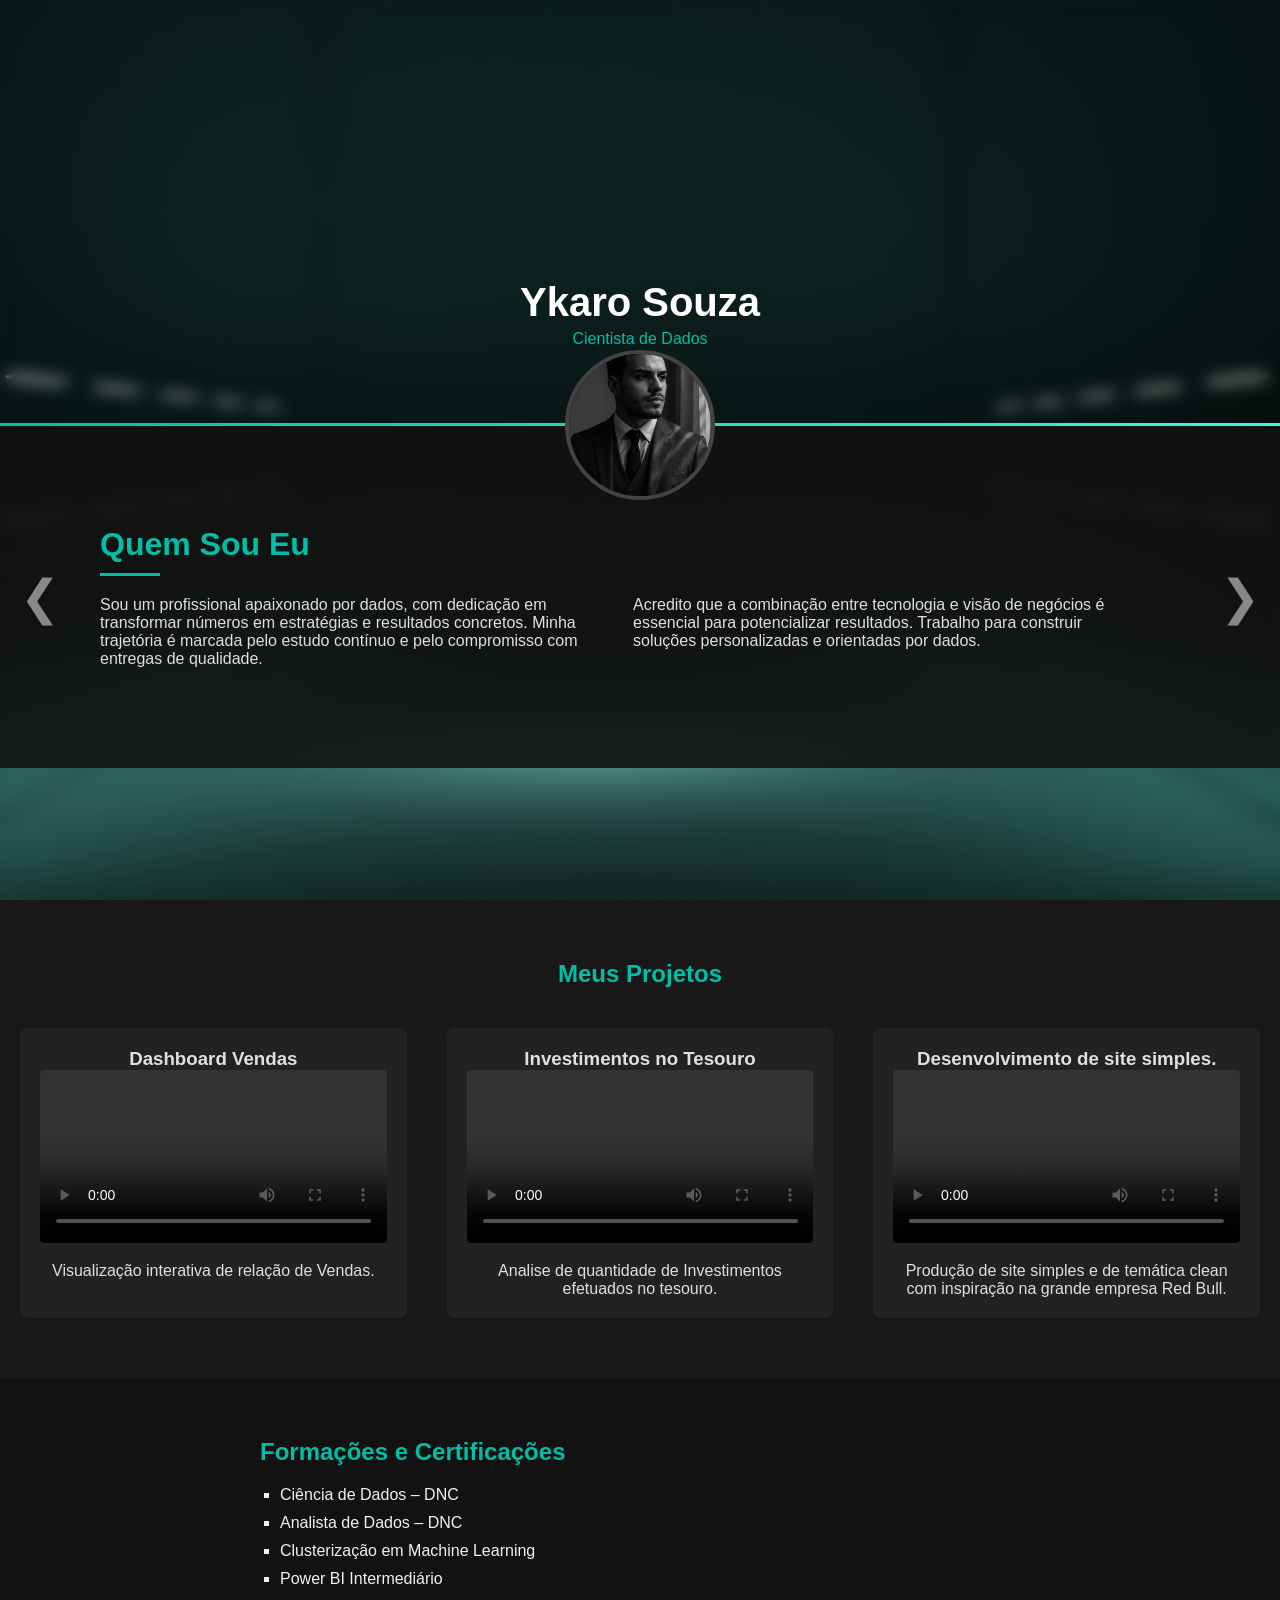
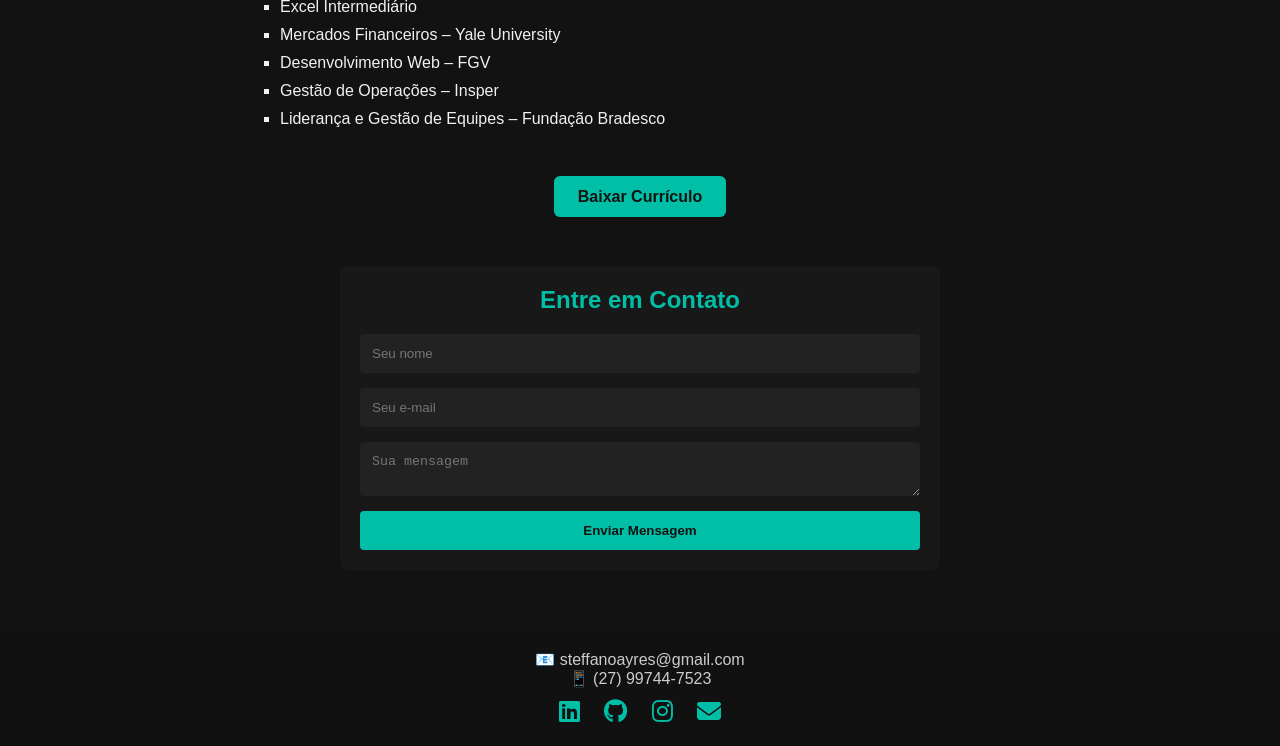
==== index.html @ 2ad2b7ee "arquivos do site" ====
<!DOCTYPE html>
<html lang="pt-br">
<head>
  <meta charset="UTF-8" />
  <meta name="viewport" content="width=device-width, initial-scale=1.0"/>
  <title>Ykaro Souza | Cientista de Dados</title>
  <link rel="stylesheet" href="style.css" />
  <link rel="stylesheet" href="https://cdnjs.cloudflare.com/ajax/libs/font-awesome/6.4.0/css/all.min.css">
</head>
<body>
  <header class="hero">
    <div class="hero-overlay"></div>
    <div class="hero-content">
      <div class="profile-container">
        <h1>Ykaro Souza</h1>
        <p class="subtitle">Cientista de Dados</p>
      </div>
      <div class="line-photo-container">
        <div class="profile-line-full"></div>
        <img src="assets\foto-perfil.png" alt="Ykaro Souza" class="profile-pic" />
      </div>
      <div class="carousel">
        <div class="slide active">
          <h2>Quem Sou Eu</h2>
          <div class="title-underline"></div>
          <div class="slide-content">
            <div class="column">
              <p>Sou um profissional apaixonado por dados, com dedicação em transformar números em estratégias e resultados concretos. Minha trajetória é marcada pelo estudo contínuo e pelo compromisso com entregas de qualidade.</p>
            </div>
            <div class="column">
              <p>Acredito que a combinação entre tecnologia e visão de negócios é essencial para potencializar resultados. Trabalho para construir soluções personalizadas e orientadas por dados.</p>
            </div>
          </div>
        </div>
        <div class="slide">
          <h2>Experiência</h2>
          <div class="title-underline"></div>
          <div class="slide-content">
            <div class="column">
              <p>Desenvolvi dashboards dinâmicos e relatórios analíticos em Power BI, facilitando a visualização de indicadores estratégicos.</p>
            </div>
            <div class="column">
              <p>Atuei em projetos de automação com Python e SQL, otimizando processos críticos e aumentando a confiabilidade dos dados.</p>
            </div>
          </div>
        </div>
        <div class="slide">
          <h2>Projetos</h2>
          <div class="title-underline"></div>
          <div class="slide-content">
            <div class="column">
              <p>Desenvolvi pipelines de ETL, dashboards financeiros e soluções preditivas para identificar padrões e oportunidades.</p>
            </div>
            <div class="column">
              <p>Veja abaixo exemplos de projetos com imagens e vídeos demonstrando resultados concretos.</p>
            </div>
          </div>
        </div>
        <button id="prev">&#10094;</button>
        <button id="next">&#10095;</button>
      </div>
    </div>
  </header>

  <section class="portfolio">
    <h2>Meus Projetos</h2>
    <div class="projects-grid">
      <div class="project-card">
        <h3>Dashboard Vendas</h3>
        <video controls>
          <source src="assets\dash_gerencial.mp4" type="video/mp4">
          Seu navegador não suporta vídeo.
        </video>
        <p>Visualização interativa de relação de Vendas.</p>
      </div>
      <div class="project-card">
        <h3>Investimentos no Tesouro</h3>
        <video controls>
          <source src="assets\dash_tesouro.mp4" type="video/mp4">
          Seu navegador não suporta vídeo.
        </video>
        <p>Analise de quantidade de Investimentos efetuados no tesouro.</p>
      </div>
      <div class="project-card">
        <h3>Desenvolvimento de site simples.</h3>
        <video controls>
          <source src="assets\site redbull.mp4" type="video/mp4">
          Seu navegador não suporta vídeo.
        </video>
        <p>Produção de site simples e de temática clean com inspiração na grande empresa Red Bull.</p>
      </div>
    </div>
  </section>

  <section class="formacoes">
    <h2>Formações e Certificações</h2>
    <ul>
      <li>Ciência de Dados – DNC</li>
      <li>Analista de Dados – DNC</li>
      <li>Clusterização em Machine Learning</li>
      <li>Power BI Intermediário</li>
      <li>Excel Intermediário</li>
      <li>Mercados Financeiros – Yale University</li>
      <li>Desenvolvimento Web – FGV</li>
      <li>Gestão de Operações – Insper</li>
      <li>Liderança e Gestão de Equipes – Fundação Bradesco</li>
    </ul>
  </section>

  <section class="download-cv">
    <a href="#" class="btn-download" download>Baixar Currículo</a>
  </section>

  <section class="contato">
    <h2>Entre em Contato</h2>
    <form action="https://formsubmit.co/steffanoayres@gmail.com" method="POST">
      <input type="hidden" name="_captcha" value="false">
      <input type="text" name="name" placeholder="Seu nome" required>
      <input type="email" name="email" placeholder="Seu e-mail" required>
      <textarea name="message" placeholder="Sua mensagem" required></textarea>
      <button type="submit">Enviar Mensagem</button>
    </form>
  </section>

  <footer>
    <p>📧 steffanoayres@gmail.com</p>
    <p>📱 (27) 99744-7523</p>
    <div class="social-links">
      <a href="https://www.linkedin.com/in/ykaro-souza-81953a337" target="_blank"><i class="fab fa-linkedin"></i></a>
      <a href="https://github.com/Ykaro-Ayres" target="_blank"><i class="fab fa-github"></i></a>
      <a href="#" target="_blank"><i class="fab fa-instagram"></i></a>
      <a href="mailto:steffanoayres@gmail.com"><i class="fa-solid fa-envelope"></i></a>
    </div>
  </footer>

  <script>
    const slides = document.querySelectorAll('.slide');
    let index = 0;

    document.getElementById('next').addEventListener('click', () => {
      slides[index].classList.remove('active');
      index = (index + 1) % slides.length;
      slides[index].classList.add('active');
    });

    document.getElementById('prev').addEventListener('click', () => {
      slides[index].classList.remove('active');
      index = (index - 1 + slides.length) % slides.length;
      slides[index].classList.add('active');
    });

    window.addEventListener('scroll', () => {
      const overlay = document.querySelector('.hero-overlay');
      let opacity = Math.min(window.scrollY / 500, 1);
      overlay.style.backgroundColor = `rgba(18,18,18,${opacity})`;
    });
  </script>
</body>
</html>
---- style.css ----
/* Reset */
* {
  margin: 0;
  padding: 0;
  box-sizing: border-box;
}

body, html {
  height: 100%;
  font-family: 'Segoe UI', Tahoma, Geneva, Verdana, sans-serif;
  background: #121212;
  color: #e0e0e0;
}

/* Hero */
.hero {
  position: relative;
  min-height: 100vh;
  display: flex;
  align-items: flex-start;
  justify-content: center;
  padding-top: 100px;
  background: url('assets/bg.jpg') center center / cover no-repeat;
}

.hero-overlay {
  position: absolute;
  inset: 0;
  backdrop-filter: blur(8px);
  background: rgba(18,18,18,0.4);
  z-index: 0;
  transition: background-color 0.3s ease;
}


.hero-content {
  position: relative;
  z-index: 1;
  display: flex;
  flex-direction: column;
  align-items: center;
  width: 100%;
  text-align: center;
}

/* Nome e subtítulo */
.profile-container {
  margin-top: 180px;
  margin-bottom: 60px;
}

.profile-container h1 {
  font-size: 2.5rem;
  color: #ffffff;
  animation: fadeIn 1s ease forwards;
}

.subtitle {
  color: #00bfa6;
  margin: 5px 0 15px;
  animation: fadeIn 1.2s ease forwards;
}

/* Linha e Foto */
.line-photo-container {
  position: relative;
  width: 100%;
  margin-bottom: 0px; /* mais espaçamento do carrossel */
}

.profile-line-full {
  width: 100%;
  height: 3px;
  background: linear-gradient(to right, #00bfa6, #2fffd3);
  position: relative;
  z-index: 1;
  top: 50%;
}

.profile-pic {
  width: 150px;
  height: 150px;
  object-fit: cover;
  border-radius: 50%;
  border: 4px solid #444;
  background: #000;
  position: absolute;
  top: 50%;
  left: 50%;
  transform: translate(-50%, -50%);
  z-index: 2;
}

/* Carousel */
.carousel {
  background: rgba(18,18,18,0.9);
  padding: 100px 40px;
  width: 100%;
  display: flex;
  flex-direction: column;
  align-items: center;
  position: relative;
  margin-top: 0px;
}

.slide {
  display: none;
  width: 100%;
}

.slide.active {
  display: flex;
  flex-direction: column;
  align-items: flex-start; /* Alinha à esquerda */
  animation: fadeIn 0.8s ease forwards;
  padding-left: 5%; /* Espaço da margem esquerda */
}

/* Título do slide */
.slide h2 {
  color: #00bfa6;
  font-size: 2rem;
  margin-bottom: 10px;
  text-align: left;
}

/* Tracinho azul */
.title-underline {
  width: 60px;
  height: 3px;
  background: #00bfa6;
  margin: 0 0 20px 0;
}


/* Conteúdo em duas colunas */
.slide-content {
  display: flex;
  justify-content: center;
  gap: 40px;
  flex-wrap: wrap;
  width: 90%;
}

.slide-content .column {
  flex: 1 1 300px;
  text-align: left;
}

/* Setas */
#prev, #next {
  background: none;
  border: none;
  color: #888;
  font-size: 3rem;
  cursor: pointer;
  position: absolute;
  top: 50%;
  transform: translateY(-50%);
}
#prev { left: 20px; }
#next { right: 20px; }
#prev:hover, #next:hover { color: #2fffd3; }

/* Portfolio Section */
.portfolio {
  padding: 60px 20px;
  background: #181818;
}

.portfolio h2 {
  color: #00bfa6;
  margin-bottom: 40px;
  text-align: center;
  animation: fadeIn 1s ease forwards;
}

.projects-grid {
  display: grid;
  gap: 40px;
  grid-template-columns: repeat(auto-fit, minmax(300px, 1fr));
}

.project-card {
  background: #222;
  padding: 20px;
  border-radius: 8px;
  text-align: center;
  animation: fadeIn 1.2s ease forwards;
}

.project-card img,
.project-card video {
  width: 100%;
  border-radius: 4px;
  margin-bottom: 15px;
}

/* Formações */
.formacoes {
  max-width: 800px;
  margin: 60px auto;
  padding: 0 20px;
  color: #f1f1f1;
}

.formacoes h2 {
  color: #00bfa6;
  margin-bottom: 20px;
}

.formacoes ul {
  list-style-type: square;
  padding-left: 20px;
}

.formacoes li {
  margin-bottom: 10px;
}

/* Botão Download Currículo */
.download-cv {
  text-align: center;
  margin: 40px 0;
}

.btn-download {
  background: #00bfa6;
  color: #121212;
  padding: 12px 24px;
  border-radius: 6px;
  text-decoration: none;
  font-weight: bold;
  transition: background 0.3s ease;
}

.btn-download:hover {
  background: #2fffd3;
}

/* Contato */
.contato {
  max-width: 600px;
  margin: 60px auto;
  padding: 20px;
  background: #181818;
  border-radius: 8px;
}

.contato h2 {
  color: #00bfa6;
  margin-bottom: 20px;
  text-align: center;
}

.contato form {
  display: flex;
  flex-direction: column;
  gap: 15px;
}

.contato input,
.contato textarea {
  padding: 12px;
  border: none;
  border-radius: 4px;
  background: #222;
  color: #eee;
}

.contato button {
  padding: 12px;
  background: #00bfa6;
  color: #121212;
  font-weight: bold;
  border: none;
  border-radius: 4px;
  cursor: pointer;
  transition: background 0.3s ease;
}

.contato button:hover {
  background: #2fffd3;
}

/* Footer */
footer {
  background: #111;
  color: #ccc;
  text-align: center;
  padding: 20px;
}

footer .social-links {
  margin-top: 10px;
}

footer .social-links a {
  color: #00bfa6;
  margin: 0 10px;
  font-size: 1.5rem;
  transition: color 0.3s ease;
}

footer .social-links a:hover {
  color: #2fffd3;
}

/* Animations */
@keyframes fadeIn {
  0% { opacity: 0; transform: translateY(20px); }
  100% { opacity: 1; transform: translateY(0); }
}
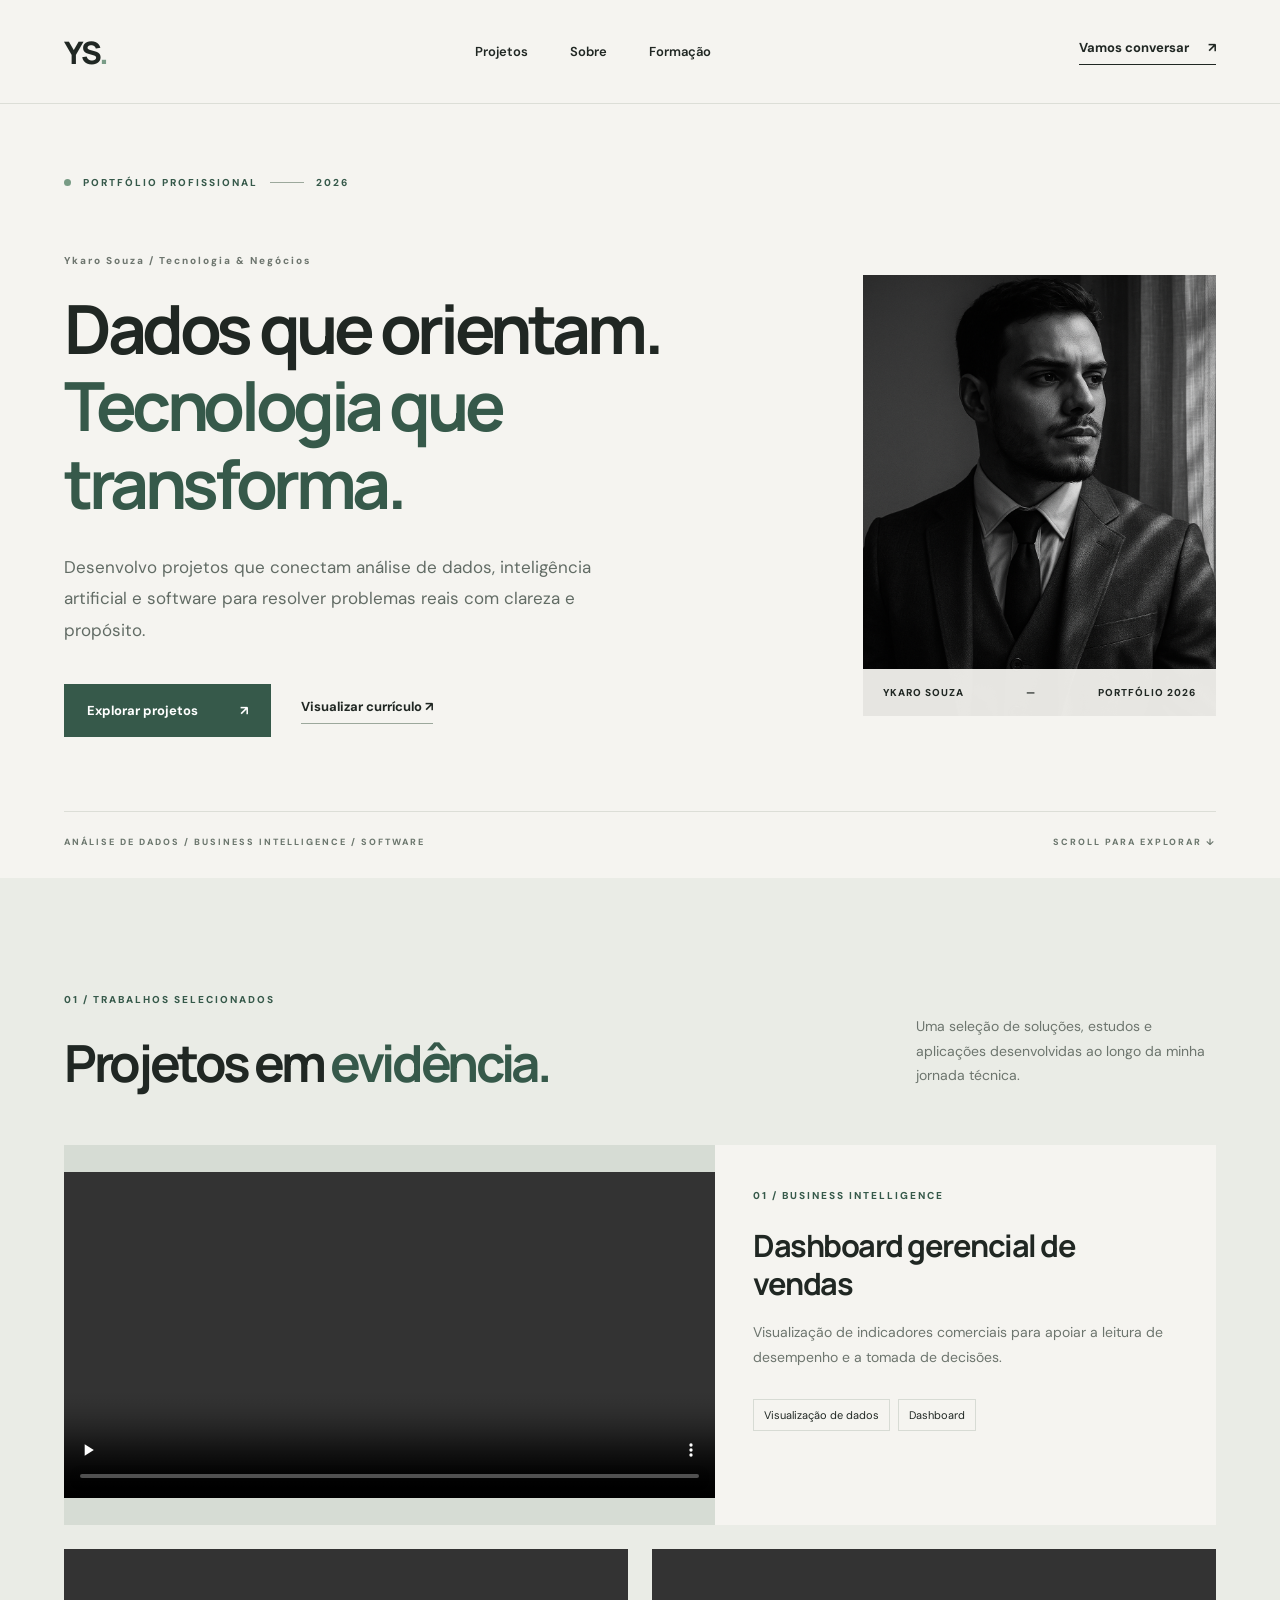
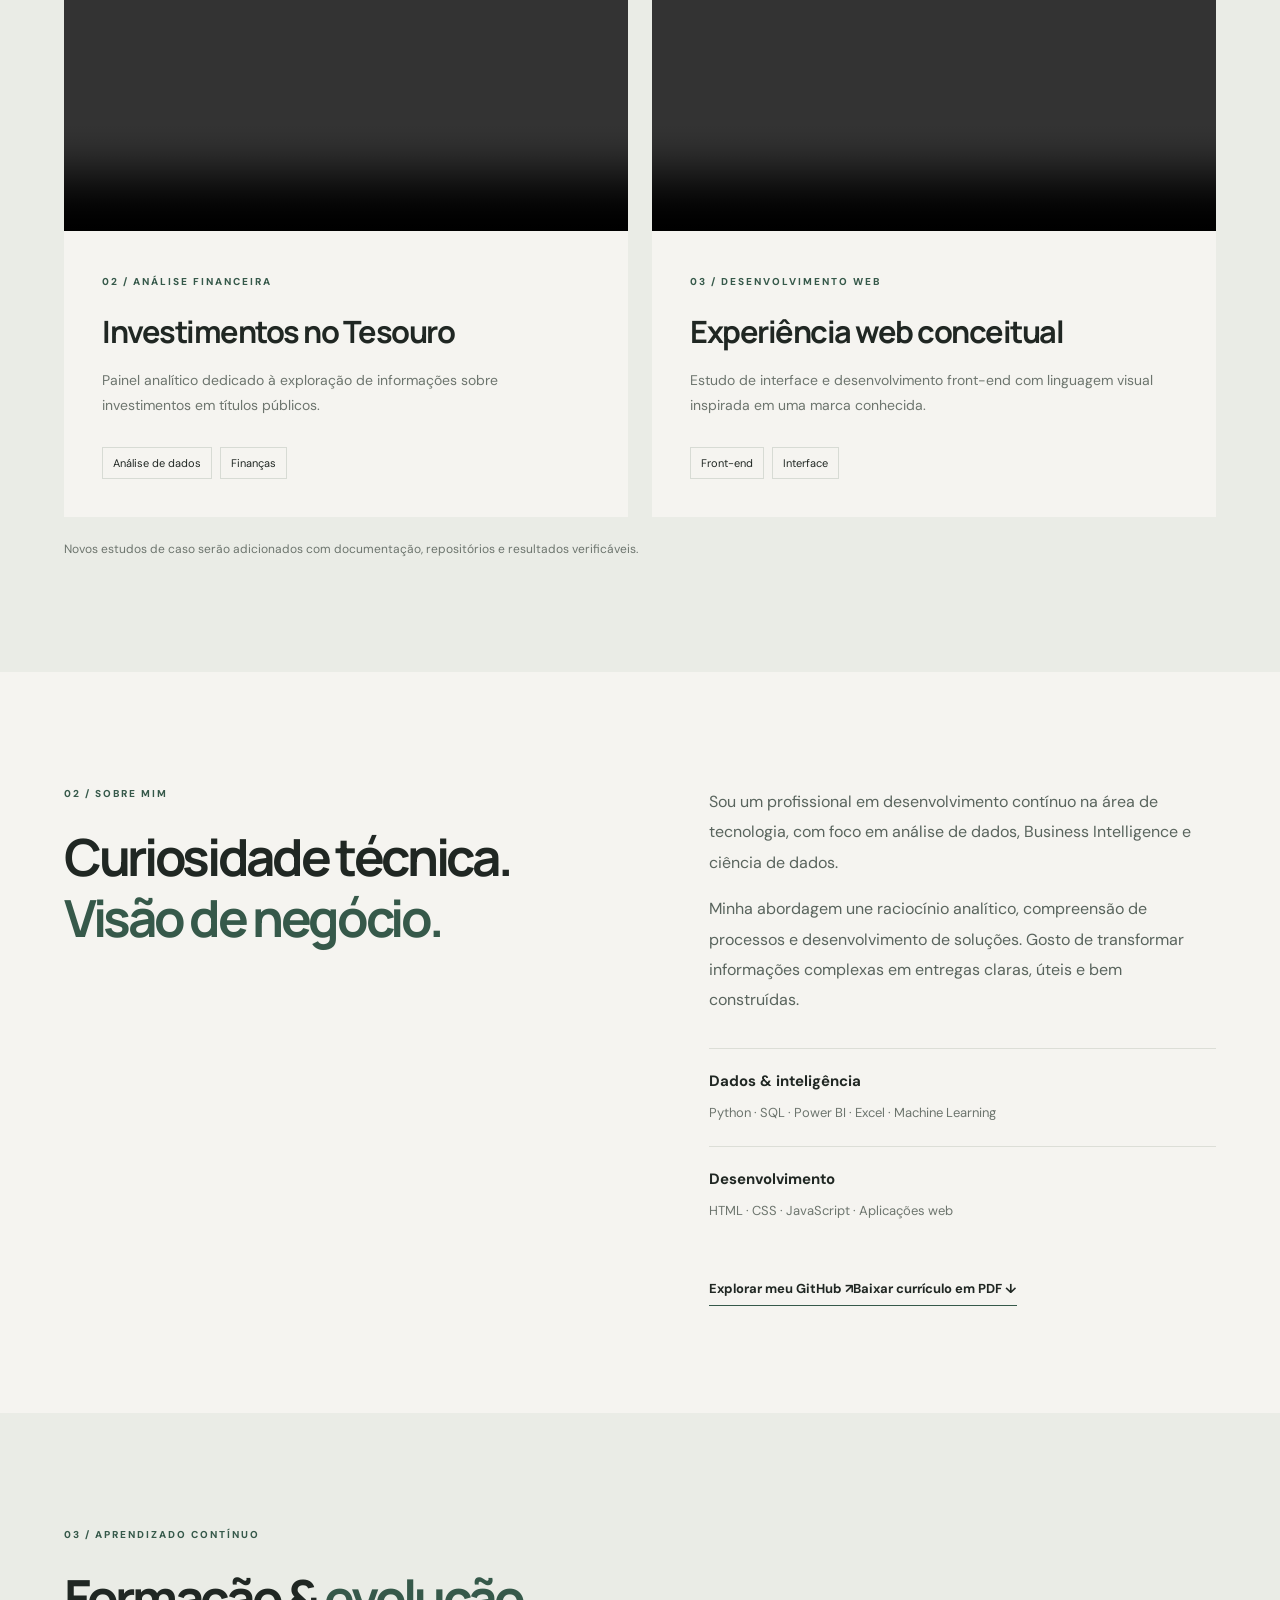
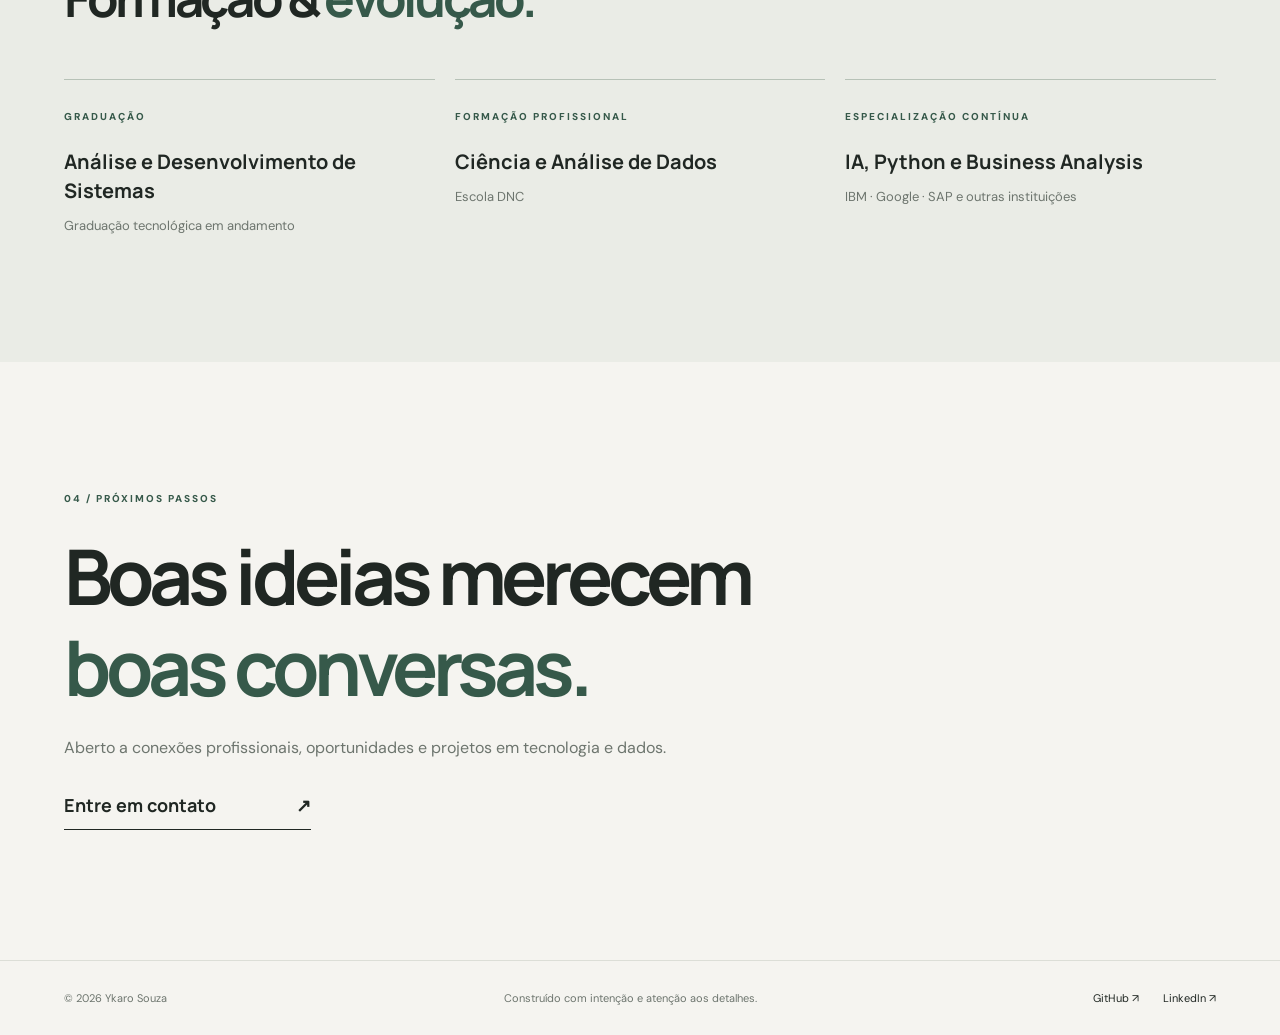
==== commit cd674d88: "feat: publish professional portfolio redesign with resume" ====
--- a/index.html
+++ b/index.html
@@ -1,159 +1,13 @@
-<!DOCTYPE html>
-<html lang="pt-br">
-<head>
-  <meta charset="UTF-8" />
-  <meta name="viewport" content="width=device-width, initial-scale=1.0"/>
-  <title>Ykaro Souza | Cientista de Dados</title>
-  <link rel="stylesheet" href="style.css" />
-  <link rel="stylesheet" href="https://cdnjs.cloudflare.com/ajax/libs/font-awesome/6.4.0/css/all.min.css">
-</head>
-<body>
-  <header class="hero">
-    <div class="hero-overlay"></div>
-    <div class="hero-content">
-      <div class="profile-container">
-        <h1>Ykaro Souza</h1>
-        <p class="subtitle">Cientista de Dados</p>
-      </div>
-      <div class="line-photo-container">
-        <div class="profile-line-full"></div>
-        <img src="assets\foto-perfil.png" alt="Ykaro Souza" class="profile-pic" />
-      </div>
-      <div class="carousel">
-        <div class="slide active">
-          <h2>Quem Sou Eu</h2>
-          <div class="title-underline"></div>
-          <div class="slide-content">
-            <div class="column">
-              <p>Sou um profissional apaixonado por dados, com dedicação em transformar números em estratégias e resultados concretos. Minha trajetória é marcada pelo estudo contínuo e pelo compromisso com entregas de qualidade.</p>
-            </div>
-            <div class="column">
-              <p>Acredito que a combinação entre tecnologia e visão de negócios é essencial para potencializar resultados. Trabalho para construir soluções personalizadas e orientadas por dados.</p>
-            </div>
-          </div>
-        </div>
-        <div class="slide">
-          <h2>Experiência</h2>
-          <div class="title-underline"></div>
-          <div class="slide-content">
-            <div class="column">
-              <p>Desenvolvi dashboards dinâmicos e relatórios analíticos em Power BI, facilitando a visualização de indicadores estratégicos.</p>
-            </div>
-            <div class="column">
-              <p>Atuei em projetos de automação com Python e SQL, otimizando processos críticos e aumentando a confiabilidade dos dados.</p>
-            </div>
-          </div>
-        </div>
-        <div class="slide">
-          <h2>Projetos</h2>
-          <div class="title-underline"></div>
-          <div class="slide-content">
-            <div class="column">
-              <p>Desenvolvi pipelines de ETL, dashboards financeiros e soluções preditivas para identificar padrões e oportunidades.</p>
-            </div>
-            <div class="column">
-              <p>Veja abaixo exemplos de projetos com imagens e vídeos demonstrando resultados concretos.</p>
-            </div>
-          </div>
-        </div>
-        <button id="prev">&#10094;</button>
-        <button id="next">&#10095;</button>
-      </div>
-    </div>
-  </header>
-
-  <section class="portfolio">
-    <h2>Meus Projetos</h2>
-    <div class="projects-grid">
-      <div class="project-card">
-        <h3>Dashboard Vendas</h3>
-        <video controls>
-          <source src="assets\dash_gerencial.mp4" type="video/mp4">
-          Seu navegador não suporta vídeo.
-        </video>
-        <p>Visualização interativa de relação de Vendas.</p>
-      </div>
-      <div class="project-card">
-        <h3>Investimentos no Tesouro</h3>
-        <video controls>
-          <source src="assets\dash_tesouro.mp4" type="video/mp4">
-          Seu navegador não suporta vídeo.
-        </video>
-        <p>Analise de quantidade de Investimentos efetuados no tesouro.</p>
-      </div>
-      <div class="project-card">
-        <h3>Desenvolvimento de site simples.</h3>
-        <video controls>
-          <source src="assets\site redbull.mp4" type="video/mp4">
-          Seu navegador não suporta vídeo.
-        </video>
-        <p>Produção de site simples e de temática clean com inspiração na grande empresa Red Bull.</p>
-      </div>
-    </div>
-  </section>
-
-  <section class="formacoes">
-    <h2>Formações e Certificações</h2>
-    <ul>
-      <li>Ciência de Dados – DNC</li>
-      <li>Analista de Dados – DNC</li>
-      <li>Clusterização em Machine Learning</li>
-      <li>Power BI Intermediário</li>
-      <li>Excel Intermediário</li>
-      <li>Mercados Financeiros – Yale University</li>
-      <li>Desenvolvimento Web – FGV</li>
-      <li>Gestão de Operações – Insper</li>
-      <li>Liderança e Gestão de Equipes – Fundação Bradesco</li>
-    </ul>
-  </section>
-
-  <section class="download-cv">
-    <a href="#" class="btn-download" download>Baixar Currículo</a>
-  </section>
-
-  <section class="contato">
-    <h2>Entre em Contato</h2>
-    <form action="https://formsubmit.co/steffanoayres@gmail.com" method="POST">
-      <input type="hidden" name="_captcha" value="false">
-      <input type="text" name="name" placeholder="Seu nome" required>
-      <input type="email" name="email" placeholder="Seu e-mail" required>
-      <textarea name="message" placeholder="Sua mensagem" required></textarea>
-      <button type="submit">Enviar Mensagem</button>
-    </form>
-  </section>
-
-  <footer>
-    <p>📧 steffanoayres@gmail.com</p>
-    <p>📱 (27) 99744-7523</p>
-    <div class="social-links">
-      <a href="https://www.linkedin.com/in/ykaro-souza-81953a337" target="_blank"><i class="fab fa-linkedin"></i></a>
-      <a href="https://github.com/Ykaro-Ayres" target="_blank"><i class="fab fa-github"></i></a>
-      <a href="#" target="_blank"><i class="fab fa-instagram"></i></a>
-      <a href="mailto:steffanoayres@gmail.com"><i class="fa-solid fa-envelope"></i></a>
-    </div>
-  </footer>
-
-  <script>
-    const slides = document.querySelectorAll('.slide');
-    let index = 0;
-
-    document.getElementById('next').addEventListener('click', () => {
-      slides[index].classList.remove('active');
-      index = (index + 1) % slides.length;
-      slides[index].classList.add('active');
-    });
-
-    document.getElementById('prev').addEventListener('click', () => {
-      slides[index].classList.remove('active');
-      index = (index - 1 + slides.length) % slides.length;
-      slides[index].classList.add('active');
-    });
-
-    window.addEventListener('scroll', () => {
-      const overlay = document.querySelector('.hero-overlay');
-      let opacity = Math.min(window.scrollY / 500, 1);
-      overlay.style.backgroundColor = `rgba(18,18,18,${opacity})`;
-    });
-  </script>
-</body>
-</html>
+<!doctype html>
+<html lang="pt-BR"><head><meta charset="UTF-8"><meta name="viewport" content="width=device-width, initial-scale=1"><meta name="theme-color" content="#f5f4f0"><meta name="description" content="Ykaro Souza — projetos em análise de dados, inteligência artificial e desenvolvimento de software."><title>Ykaro Souza — Dados, IA & Software</title><link rel="preconnect" href="https://fonts.googleapis.com"><link rel="preconnect" href="https://fonts.gstatic.com" crossorigin><link href="https://fonts.googleapis.com/css2?family=DM+Sans:wght@400;500;600;700&family=Manrope:wght@400;500;600;700;800&display=swap" rel="stylesheet"><link rel="stylesheet" href="portfolio-v2.css"></head>
+<body><a class="skip" href="#main">Pular para o conteúdo</a><header class="nav wrap"><a class="wordmark" href="#inicio">YS<span class="dot">.</span></a><nav aria-label="Navegação principal"><a href="#projetos">Projetos</a><a href="#sobre">Sobre</a><a href="#formacao">Formação</a></nav><a class="nav-contact" href="mailto:steffanoayres@gmail.com">Vamos conversar <span aria-hidden="true">↗</span></a></header>
+<main id="main"><section class="hero wrap" id="inicio"><div class="eyebrow"><span class="status"></span> PORTFÓLIO PROFISSIONAL <span class="eyebrow-line"></span> 2026</div><div class="hero-layout"><div><p class="overline">Ykaro Souza / Tecnologia & Negócios</p><h1>Dados que orientam.<br><em>Tecnologia que transforma.</em></h1><p class="lead">Desenvolvo projetos que conectam análise de dados, inteligência artificial e software para resolver problemas reais com clareza e propósito.</p><div class="hero-actions"><a class="primary" href="#projetos">Explorar projetos <span>↗</span></a><a class="secondary" href="assets/Curriculo_Ykaro.pdf" target="_blank" rel="noopener noreferrer">Visualizar currículo ↗</a></div></div><div class="portrait"><img src="assets/foto-perfil.png" alt="Retrato de Ykaro Souza"><span class="portrait-caption">YKARO SOUZA <span>—</span> PORTFÓLIO 2026</span></div></div><div class="hero-bottom"><span>ANÁLISE DE DADOS / BUSINESS INTELLIGENCE / SOFTWARE</span><span>SCROLL PARA EXPLORAR ↓</span></div></section>
+<section class="section projects" id="projetos"><div class="wrap"><div class="section-head"><div><p class="kicker">01 / TRABALHOS SELECIONADOS</p><h2>Projetos em <em>evidência.</em></h2></div><p>Uma seleção de soluções, estudos e aplicações desenvolvidas ao longo da minha jornada técnica.</p></div><div class="project-grid">
+<article class="project feature"><div class="project-media"><video controls preload="none" playsinline aria-label="Demonstração do dashboard de vendas"><source src="assets/dash_gerencial.mp4" type="video/mp4"></video></div><div class="project-info"><span class="project-index">01 / BUSINESS INTELLIGENCE</span><h3>Dashboard gerencial de vendas</h3><p>Visualização de indicadores comerciais para apoiar a leitura de desempenho e a tomada de decisões.</p><div class="tags"><span>Visualização de dados</span><span>Dashboard</span></div></div></article>
+<article class="project"><div class="project-media"><video controls preload="none" playsinline aria-label="Demonstração do dashboard de investimentos"><source src="assets/dash_tesouro.mp4" type="video/mp4"></video></div><div class="project-info"><span class="project-index">02 / ANÁLISE FINANCEIRA</span><h3>Investimentos no Tesouro</h3><p>Painel analítico dedicado à exploração de informações sobre investimentos em títulos públicos.</p><div class="tags"><span>Análise de dados</span><span>Finanças</span></div></div></article>
+<article class="project"><div class="project-media"><video controls preload="none" playsinline aria-label="Demonstração do projeto de desenvolvimento web"><source src="assets/site redbull.mp4" type="video/mp4"></video></div><div class="project-info"><span class="project-index">03 / DESENVOLVIMENTO WEB</span><h3>Experiência web conceitual</h3><p>Estudo de interface e desenvolvimento front-end com linguagem visual inspirada em uma marca conhecida.</p><div class="tags"><span>Front-end</span><span>Interface</span></div></div></article>
+</div><p class="project-note">Novos estudos de caso serão adicionados com documentação, repositórios e resultados verificáveis.</p></div></section>
+<section class="section about wrap" id="sobre"><div><p class="kicker">02 / SOBRE MIM</p><h2>Curiosidade técnica.<br><em>Visão de negócio.</em></h2></div><div class="about-copy"><p>Sou um profissional em desenvolvimento contínuo na área de tecnologia, com foco em análise de dados, Business Intelligence e ciência de dados.</p><p>Minha abordagem une raciocínio analítico, compreensão de processos e desenvolvimento de soluções. Gosto de transformar informações complexas em entregas claras, úteis e bem construídas.</p><div class="skill-groups"><div><h3>Dados & inteligência</h3><p>Python · SQL · Power BI · Excel · Machine Learning</p></div><div><h3>Desenvolvimento</h3><p>HTML · CSS · JavaScript · Aplicações web</p></div></div><div class="resume-links"><a class="text-link" href="https://github.com/Ykaro-Ayres" target="_blank" rel="noopener noreferrer">Explorar meu GitHub ↗</a><a class="text-link" href="assets/Curriculo_Ykaro.pdf" download="Curriculo_Ykaro_Souza.pdf">Baixar currículo em PDF ↓</a></div></div></section>
+<section class="section education" id="formacao"><div class="wrap"><div class="section-head"><div><p class="kicker">03 / APRENDIZADO CONTÍNUO</p><h2>Formação & <em>evolução.</em></h2></div></div><div class="education-grid"><div class="education-item"><span>GRADUAÇÃO</span><h3>Análise e Desenvolvimento de Sistemas</h3><p>Graduação tecnológica em andamento</p></div><div class="education-item"><span>FORMAÇÃO PROFISSIONAL</span><h3>Ciência e Análise de Dados</h3><p>Escola DNC</p></div><div class="education-item"><span>ESPECIALIZAÇÃO CONTÍNUA</span><h3>IA, Python e Business Analysis</h3><p>IBM · Google · SAP e outras instituições</p></div></div></div></section>
+<section class="contact wrap" id="contato"><p class="kicker">04 / PRÓXIMOS PASSOS</p><h2>Boas ideias merecem<br><em>boas conversas.</em></h2><p>Aberto a conexões profissionais, oportunidades e projetos em tecnologia e dados.</p><a href="mailto:steffanoayres@gmail.com" class="contact-link">Entre em contato <span>↗</span></a></section></main>
+<footer class="footer wrap"><span>© <span id="year">2026</span> Ykaro Souza</span><span>Construído com intenção e atenção aos detalhes.</span><div><a href="https://github.com/Ykaro-Ayres" target="_blank" rel="noopener noreferrer">GitHub ↗</a><a href="https://www.linkedin.com/in/ykaro-souza-81953a337" target="_blank" rel="noopener noreferrer">LinkedIn ↗</a></div></footer><script>document.getElementById('year').textContent=new Date().getFullYear();</script></body></html>
--- a/portfolio-v2.css
+++ b/portfolio-v2.css
@@ -0,0 +1 @@
+:root{--ink:#202723;--muted:#6d756e;--paper:#f5f4f0;--green:#36594a;--line:#dcded7}*{box-sizing:border-box}html{scroll-behavior:smooth}body{margin:0;background:var(--paper);color:var(--ink);font-family:'DM Sans',sans-serif;-webkit-font-smoothing:antialiased}a{color:inherit;text-decoration:none}a:focus-visible,button:focus-visible{outline:3px solid #769b85;outline-offset:4px}.skip{position:absolute;left:-9999px}.skip:focus{left:12px;top:12px;z-index:99;background:white;padding:12px}.wrap{max-width:1320px;margin:auto;padding-left:5%;padding-right:5%}.nav{height:104px;display:flex;align-items:center;justify-content:space-between;border-bottom:1px solid var(--line)}.wordmark{font:800 31px Manrope,sans-serif;letter-spacing:-2px}.dot{color:#799c87}.nav nav{display:flex;gap:42px;font-size:13px;font-weight:600}.nav nav a:hover,.secondary:hover,.text-link:hover{color:var(--green)}.nav-contact{font-size:13px;font-weight:700;border-bottom:1px solid var(--ink);padding-bottom:8px}.nav-contact span{margin-left:16px}.hero{padding-top:72px}.eyebrow,.kicker,.overline,.hero-bottom,.project-index,.portrait-caption,.education-item>span{font-size:10px;letter-spacing:2px;font-weight:800}.eyebrow{display:flex;align-items:center;gap:12px;color:var(--green)}.status{height:7px;width:7px;border-radius:50%;background:#789b85}.eyebrow-line{width:34px;height:1px;background:#9ca89c}.hero-layout{display:grid;grid-template-columns:1.5fr .75fr;align-items:center;gap:8%;padding:65px 0 74px}.overline{color:var(--muted);margin:0 0 23px}h1,h2,h3,p{margin-top:0}h1,h2{font-family:Manrope,sans-serif;letter-spacing:-.065em}h1{font-size:clamp(48px,5.3vw,84px);line-height:1.14;margin-bottom:30px;font-weight:700}h1 em,h2 em{font-style:normal;color:var(--green)}.lead{font-size:17px;line-height:1.85;color:#626c65;max-width:550px}.hero-actions{display:flex;gap:30px;align-items:center;margin-top:38px}.primary{background:var(--green);color:white;padding:18px 23px;display:inline-flex;gap:42px;justify-content:space-between;font-size:13px;font-weight:700;transition:background .2s}.primary:hover{background:#243e33}.secondary{font-size:13px;font-weight:700;border-bottom:1px solid #9ca89c;padding-bottom:8px}.portrait{position:relative;aspect-ratio:4/5;background:#d9ded6;overflow:hidden}.portrait img{width:100%;height:100%;object-fit:cover;object-position:center}.portrait-caption{position:absolute;bottom:0;left:0;right:0;padding:17px 20px;background:rgba(245,244,240,.94);display:flex;justify-content:space-between;letter-spacing:1px}.hero-bottom{display:flex;justify-content:space-between;gap:20px;padding:24px 0 30px;border-top:1px solid var(--line);color:#6b766d;font-size:9px}.section{padding-top:115px;padding-bottom:115px}.projects,.education{background:#eaece6}.section-head{display:flex;justify-content:space-between;align-items:end;gap:60px;margin-bottom:52px}.kicker{color:var(--green);margin-bottom:26px}h2{font-size:clamp(38px,4vw,60px);line-height:1.18;font-weight:700;margin-bottom:0}.section-head>p{max-width:300px;color:var(--muted);line-height:1.75;font-size:14px;margin-bottom:5px}.project-grid{display:grid;grid-template-columns:1fr 1fr;gap:24px}.project{background:var(--paper);min-width:0}.project.feature{grid-column:1/-1;display:grid;grid-template-columns:1.3fr 1fr}.project-media{background:#d6dcd4;min-height:280px;display:flex;align-items:center}.project-media video{width:100%;max-height:450px;display:block;object-fit:contain}.project.feature .project-media{min-height:380px}.project-info{padding:38px}.project-index{color:var(--green)}.project h3{font:700 clamp(24px,2.4vw,34px)/1.25 Manrope,sans-serif;letter-spacing:-1.5px;margin:22px 0 18px}.project-info p{color:var(--muted);line-height:1.75;font-size:14px}.tags{display:flex;gap:8px;flex-wrap:wrap;margin-top:30px}.tags span{border:1px solid #d7dbd4;padding:8px 10px;font-size:11px}.project-note{color:var(--muted);font-size:12px;margin:24px 0 0}.about{display:grid;grid-template-columns:1fr 1fr;gap:12%}.about-copy>p{font-size:16px;line-height:1.9;color:#59645d}.skill-groups{margin:32px 0}.skill-groups>div{border-top:1px solid var(--line);padding:22px 0}.skill-groups h3{font-size:15px;margin-bottom:10px}.skill-groups p{font-size:13px;color:var(--muted);line-height:1.8;margin:0}.text-link{font-size:13px;font-weight:700;border-bottom:1px solid var(--green);padding-bottom:8px}.education-grid{display:grid;grid-template-columns:repeat(3,1fr);gap:20px}.education-item{border-top:1px solid #b7c2b7;padding-top:24px}.education-item>span{color:var(--green)}.education-item h3{font:700 20px/1.45 Manrope,sans-serif;margin:22px 0 12px}.education-item p{font-size:13px;color:var(--muted)}.contact{padding-top:130px;padding-bottom:130px}.contact h2{font-size:clamp(44px,6vw,80px)}.contact>p:not(.kicker){color:var(--muted);font-size:16px;margin:25px 0 35px}.contact-link{font:700 18px Manrope,sans-serif;border-bottom:1px solid var(--ink);padding-bottom:12px;display:inline-flex;gap:80px}.footer{border-top:1px solid var(--line);padding-top:30px;padding-bottom:30px;display:flex;justify-content:space-between;gap:20px;align-items:center;font-size:11px;color:var(--muted)}.footer>div{display:flex;gap:24px}.footer a{color:var(--ink)}@media(max-width:900px){.hero-layout{grid-template-columns:1fr 280px;gap:30px}.project.feature{grid-template-columns:1fr}.project.feature .project-media{min-height:250px}.about{gap:5%}}@media(max-width:680px){.nav{height:76px}.nav nav{gap:15px;font-size:11px}.nav-contact{display:none}.hero{padding-top:40px}.hero-layout{grid-template-columns:1fr;padding:40px 0}.portrait{max-width:370px;width:100%;margin:auto}.hero-bottom span:last-child{display:none}h1{font-size:clamp(42px,10vw,65px)}.hero-actions{gap:20px}.section{padding-top:75px;padding-bottom:75px}.section-head{display:block}.section-head>p{margin-top:22px}.project-grid,.about,.education-grid{grid-template-columns:1fr}.project.feature{grid-column:auto}.project-media,.project.feature .project-media{min-height:200px}.project-info{padding:26px}.about-copy{margin-top:32px}.contact{padding-top:80px;padding-bottom:90px}.footer{flex-wrap:wrap}.footer>span:nth-child(2){display:none}}@media(prefers-reduced-motion:reduce){html{scroll-behavior:auto}}
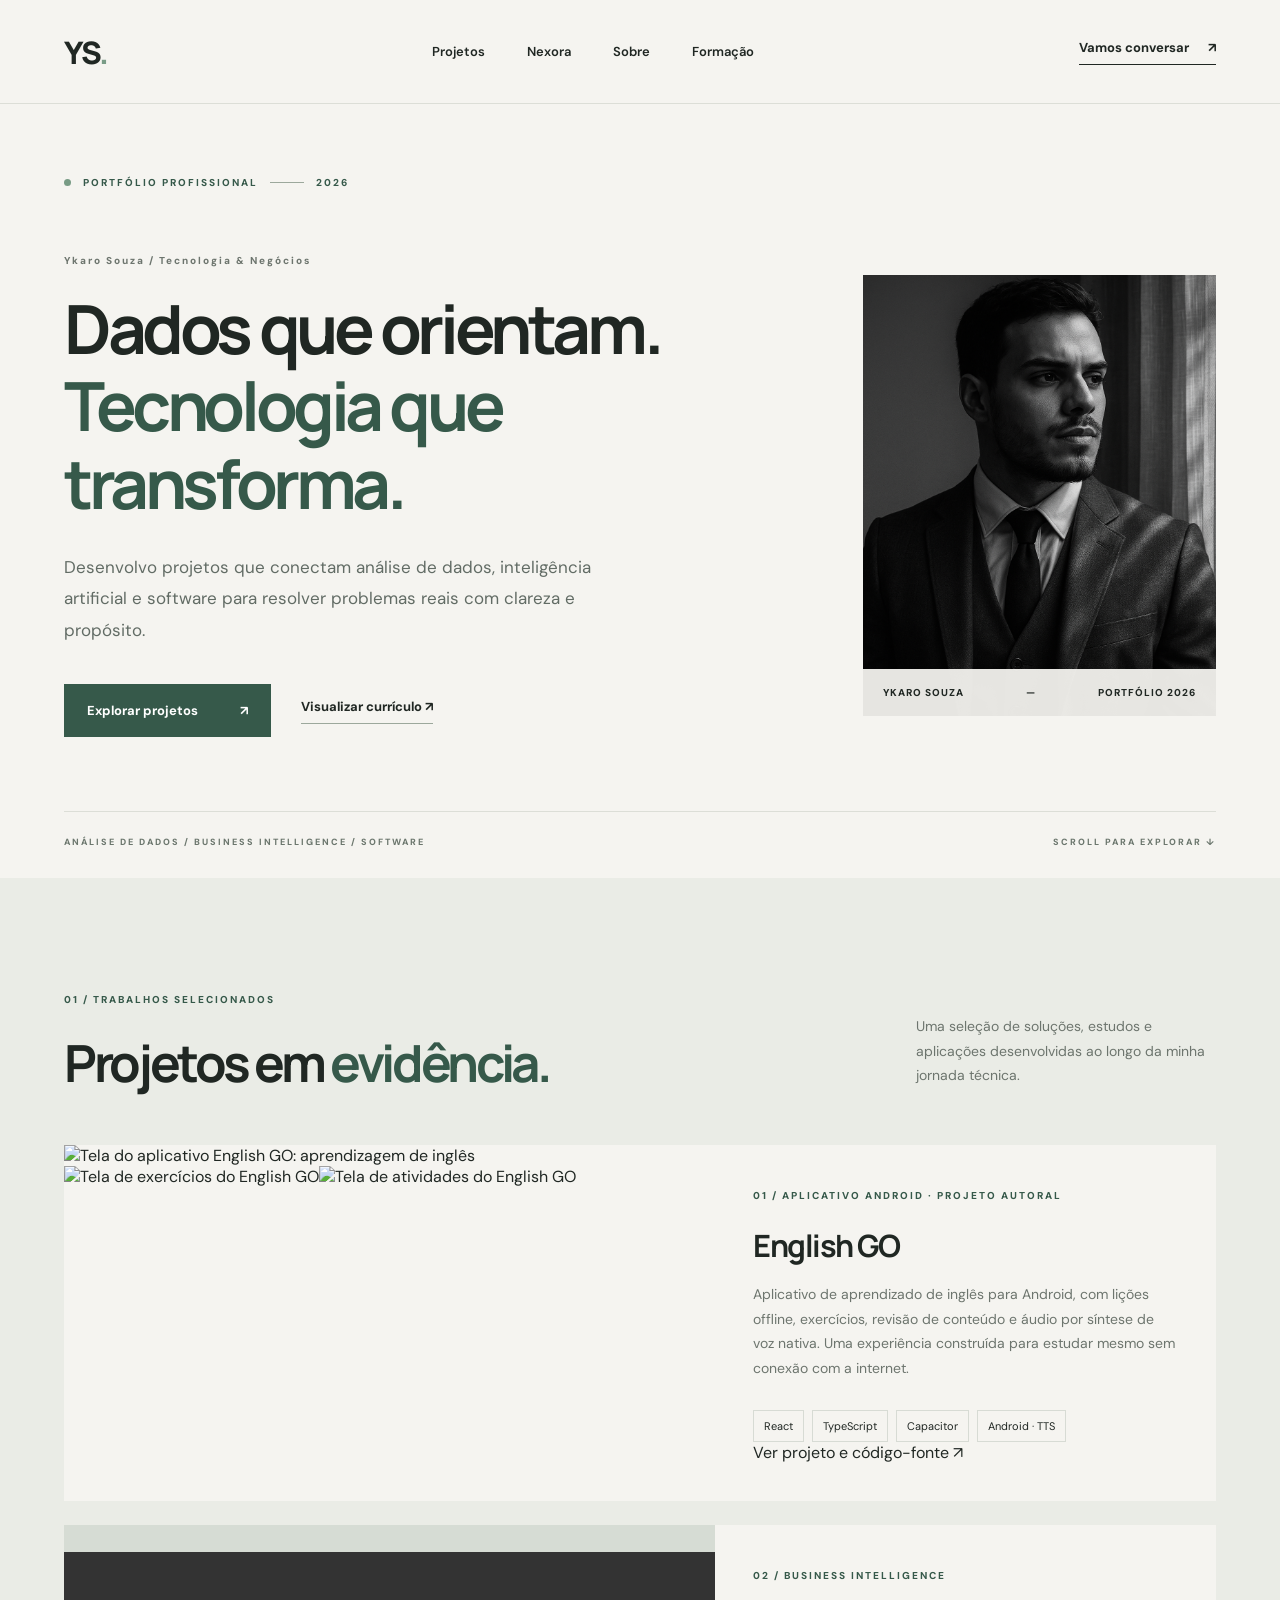
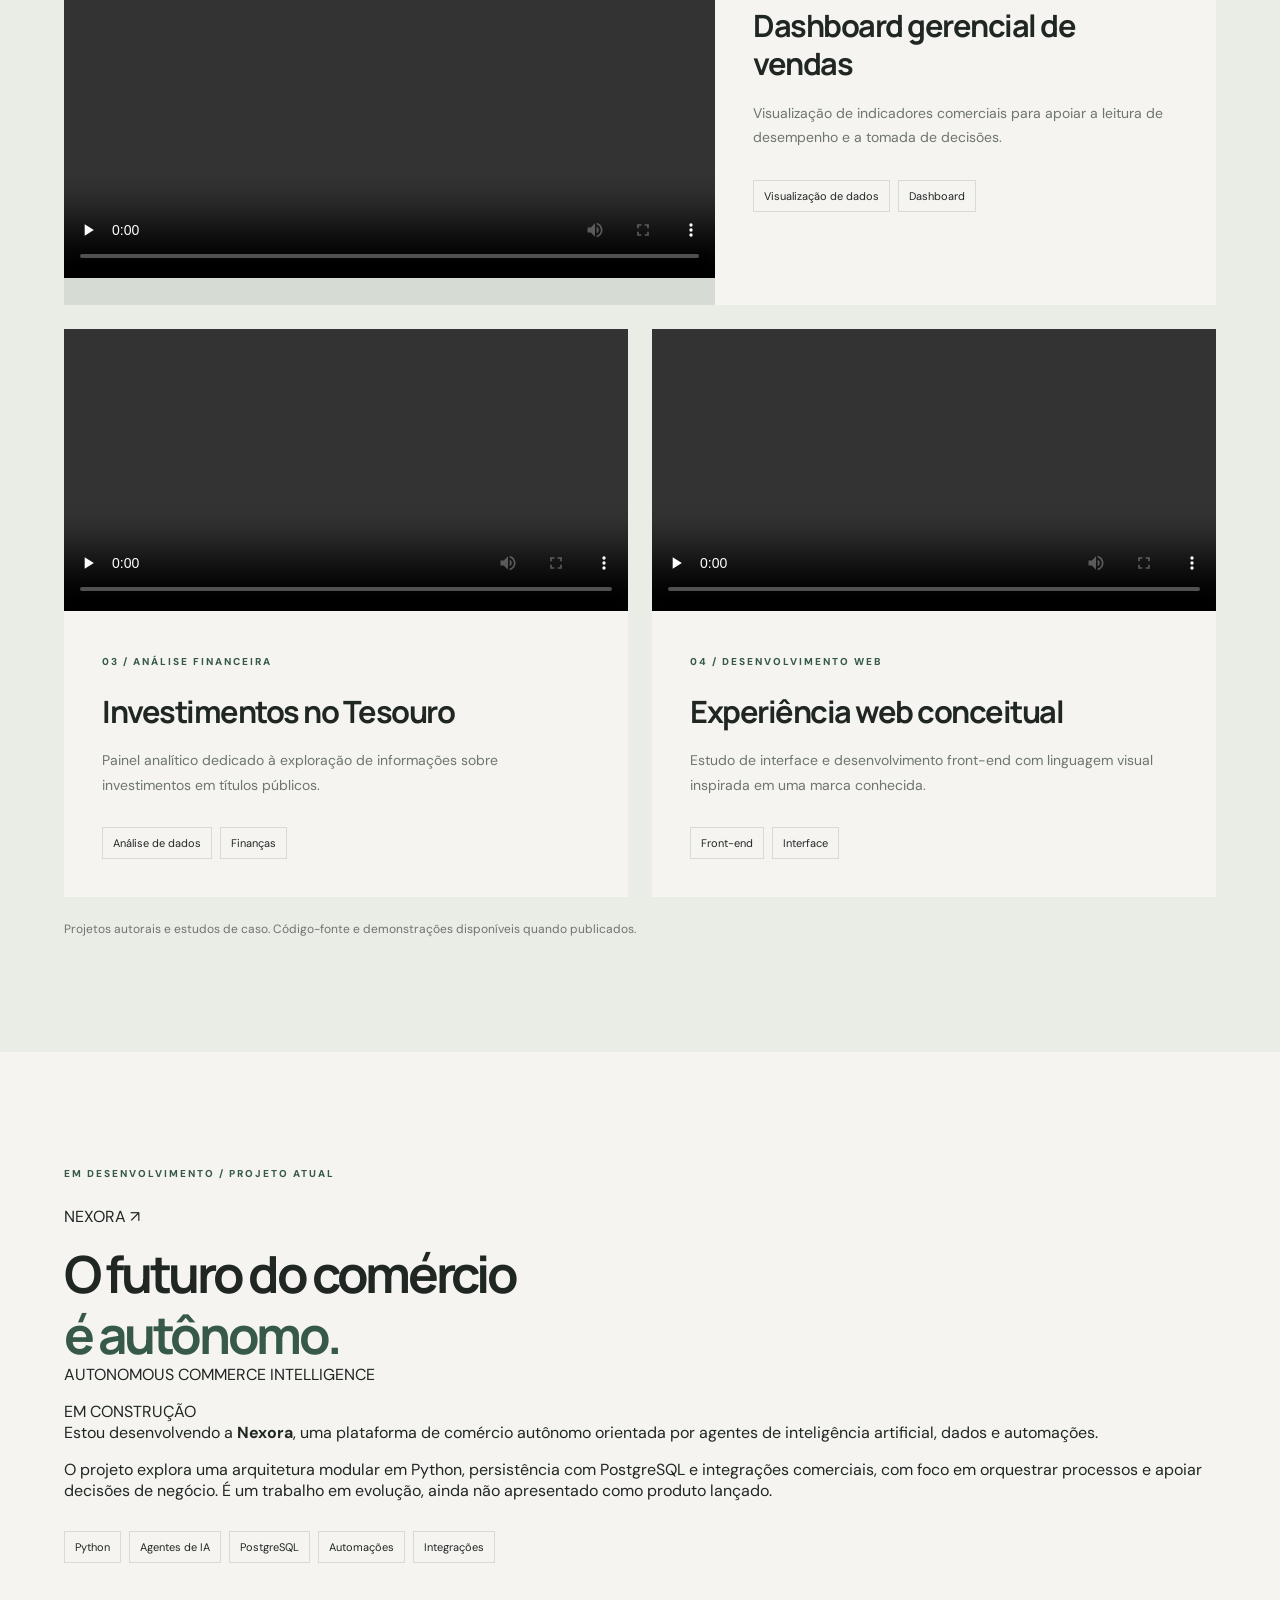
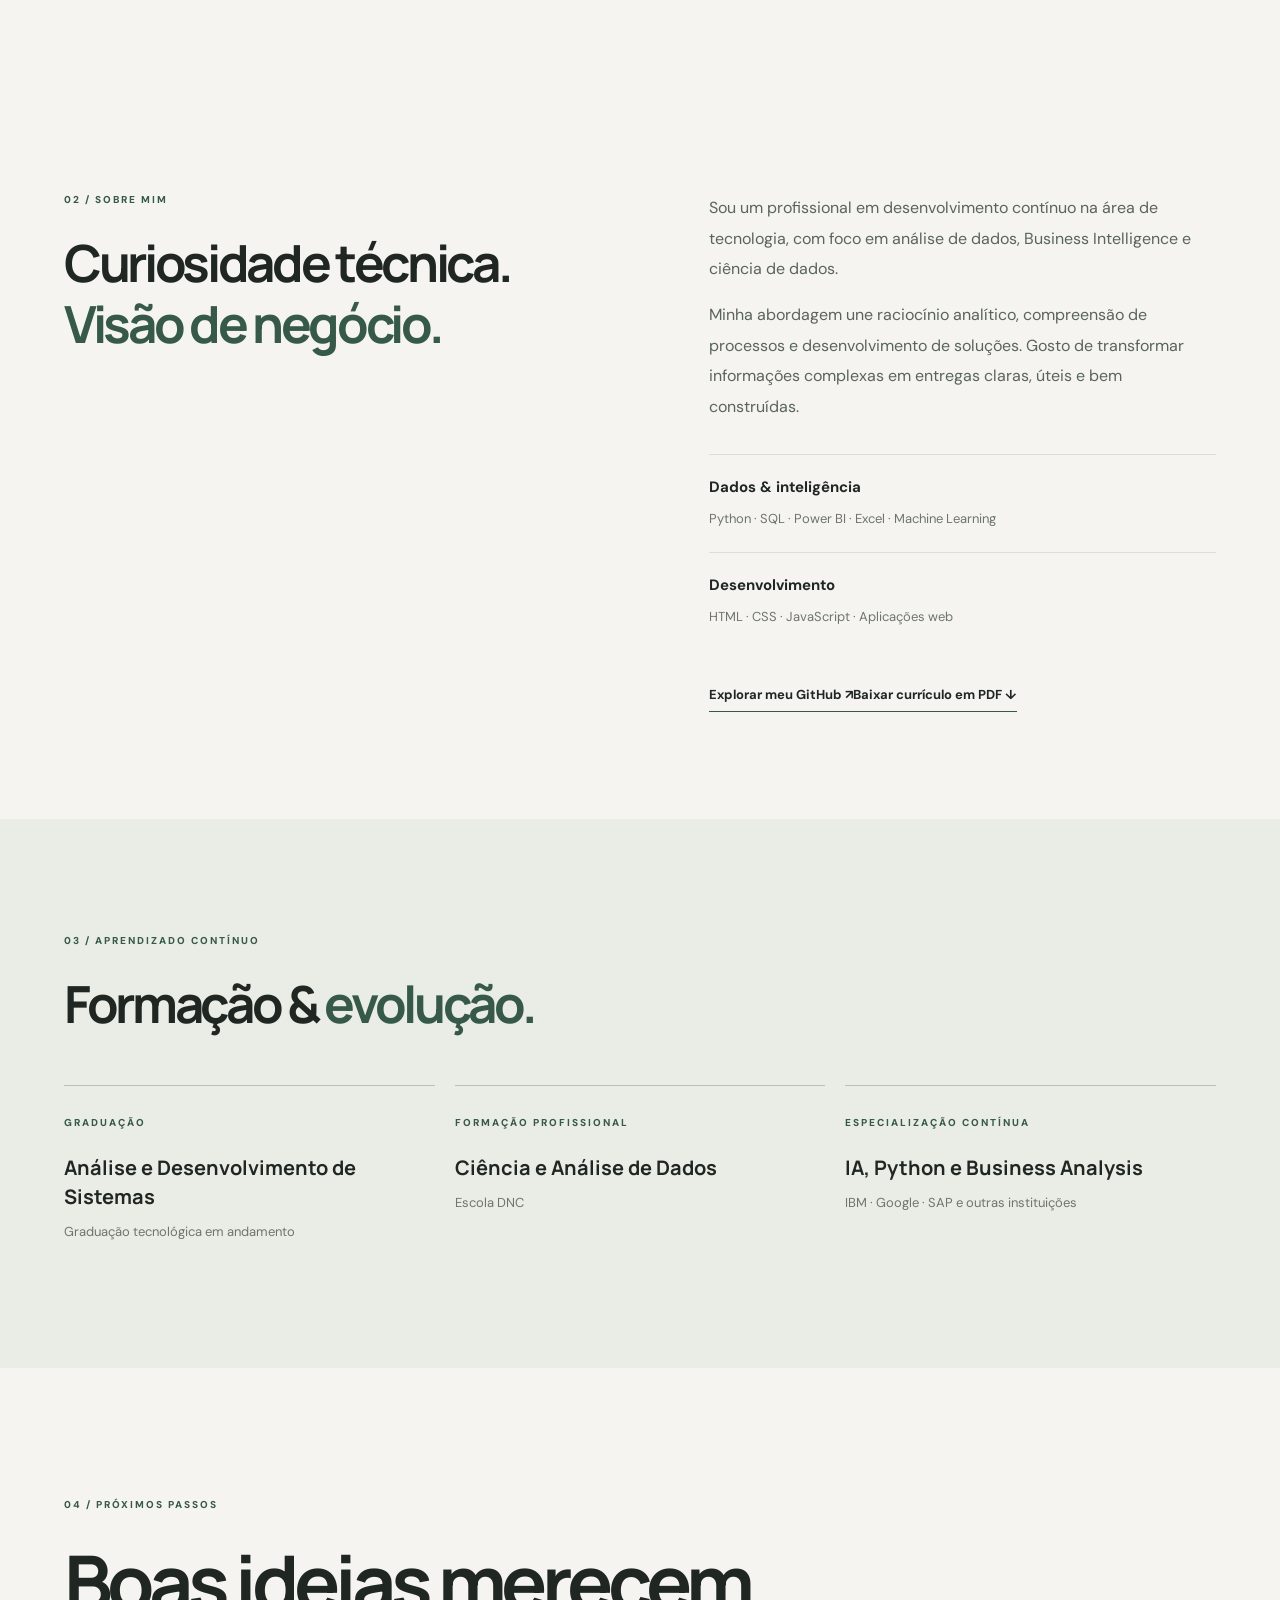
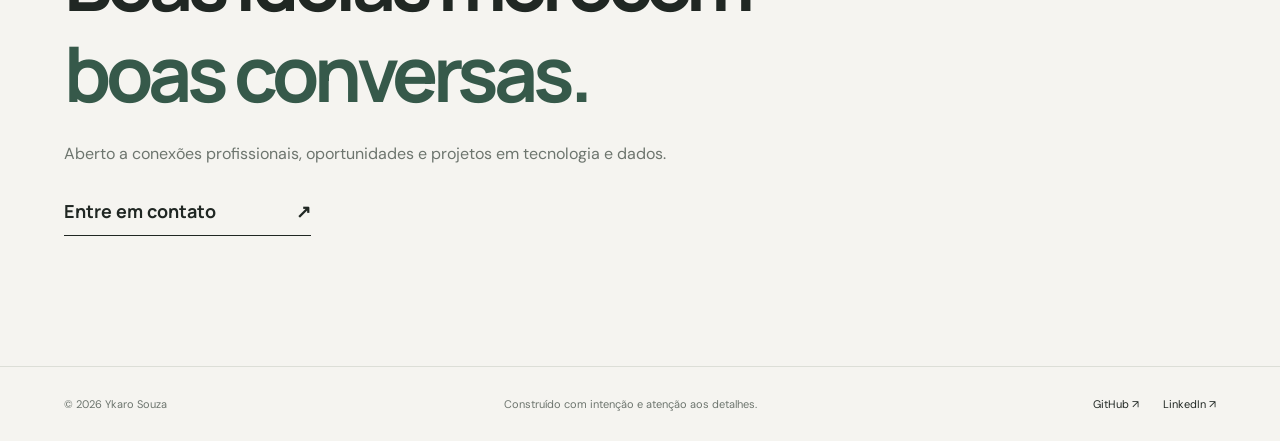
==== commit 2d2e0bc9: "feat: feature English GO and ongoing Nexora autonomous commerce project" ====
--- a/index.html
+++ b/index.html
@@ -1,13 +1,13 @@
 <!doctype html>
 <html lang="pt-BR"><head><meta charset="UTF-8"><meta name="viewport" content="width=device-width, initial-scale=1"><meta name="theme-color" content="#f5f4f0"><meta name="description" content="Ykaro Souza — projetos em análise de dados, inteligência artificial e desenvolvimento de software."><title>Ykaro Souza — Dados, IA & Software</title><link rel="preconnect" href="https://fonts.googleapis.com"><link rel="preconnect" href="https://fonts.gstatic.com" crossorigin><link href="https://fonts.googleapis.com/css2?family=DM+Sans:wght@400;500;600;700&family=Manrope:wght@400;500;600;700;800&display=swap" rel="stylesheet"><link rel="stylesheet" href="portfolio-v2.css"></head>
-<body><a class="skip" href="#main">Pular para o conteúdo</a><header class="nav wrap"><a class="wordmark" href="#inicio">YS<span class="dot">.</span></a><nav aria-label="Navegação principal"><a href="#projetos">Projetos</a><a href="#sobre">Sobre</a><a href="#formacao">Formação</a></nav><a class="nav-contact" href="mailto:steffanoayres@gmail.com">Vamos conversar <span aria-hidden="true">↗</span></a></header>
+<body><a class="skip" href="#main">Pular para o conteúdo</a><header class="nav wrap"><a class="wordmark" href="#inicio">YS<span class="dot">.</span></a><nav aria-label="Navegação principal"><a href="#projetos">Projetos</a><a href="#nexora">Nexora</a><a href="#sobre">Sobre</a><a href="#formacao">Formação</a></nav><a class="nav-contact" href="mailto:steffanoayres@gmail.com">Vamos conversar <span aria-hidden="true">↗</span></a></header>
 <main id="main"><section class="hero wrap" id="inicio"><div class="eyebrow"><span class="status"></span> PORTFÓLIO PROFISSIONAL <span class="eyebrow-line"></span> 2026</div><div class="hero-layout"><div><p class="overline">Ykaro Souza / Tecnologia & Negócios</p><h1>Dados que orientam.<br><em>Tecnologia que transforma.</em></h1><p class="lead">Desenvolvo projetos que conectam análise de dados, inteligência artificial e software para resolver problemas reais com clareza e propósito.</p><div class="hero-actions"><a class="primary" href="#projetos">Explorar projetos <span>↗</span></a><a class="secondary" href="assets/Curriculo_Ykaro.pdf" target="_blank" rel="noopener noreferrer">Visualizar currículo ↗</a></div></div><div class="portrait"><img src="assets/foto-perfil.png" alt="Retrato de Ykaro Souza"><span class="portrait-caption">YKARO SOUZA <span>—</span> PORTFÓLIO 2026</span></div></div><div class="hero-bottom"><span>ANÁLISE DE DADOS / BUSINESS INTELLIGENCE / SOFTWARE</span><span>SCROLL PARA EXPLORAR ↓</span></div></section>
 <section class="section projects" id="projetos"><div class="wrap"><div class="section-head"><div><p class="kicker">01 / TRABALHOS SELECIONADOS</p><h2>Projetos em <em>evidência.</em></h2></div><p>Uma seleção de soluções, estudos e aplicações desenvolvidas ao longo da minha jornada técnica.</p></div><div class="project-grid">
-<article class="project feature"><div class="project-media"><video controls preload="none" playsinline aria-label="Demonstração do dashboard de vendas"><source src="assets/dash_gerencial.mp4" type="video/mp4"></video></div><div class="project-info"><span class="project-index">01 / BUSINESS INTELLIGENCE</span><h3>Dashboard gerencial de vendas</h3><p>Visualização de indicadores comerciais para apoiar a leitura de desempenho e a tomada de decisões.</p><div class="tags"><span>Visualização de dados</span><span>Dashboard</span></div></div></article>
-<article class="project"><div class="project-media"><video controls preload="none" playsinline aria-label="Demonstração do dashboard de investimentos"><source src="assets/dash_tesouro.mp4" type="video/mp4"></video></div><div class="project-info"><span class="project-index">02 / ANÁLISE FINANCEIRA</span><h3>Investimentos no Tesouro</h3><p>Painel analítico dedicado à exploração de informações sobre investimentos em títulos públicos.</p><div class="tags"><span>Análise de dados</span><span>Finanças</span></div></div></article>
-<article class="project"><div class="project-media"><video controls preload="none" playsinline aria-label="Demonstração do projeto de desenvolvimento web"><source src="assets/site redbull.mp4" type="video/mp4"></video></div><div class="project-info"><span class="project-index">03 / DESENVOLVIMENTO WEB</span><h3>Experiência web conceitual</h3><p>Estudo de interface e desenvolvimento front-end com linguagem visual inspirada em uma marca conhecida.</p><div class="tags"><span>Front-end</span><span>Interface</span></div></div></article>
-</div><p class="project-note">Novos estudos de caso serão adicionados com documentação, repositórios e resultados verificáveis.</p></div></section>
-<section class="section about wrap" id="sobre"><div><p class="kicker">02 / SOBRE MIM</p><h2>Curiosidade técnica.<br><em>Visão de negócio.</em></h2></div><div class="about-copy"><p>Sou um profissional em desenvolvimento contínuo na área de tecnologia, com foco em análise de dados, Business Intelligence e ciência de dados.</p><p>Minha abordagem une raciocínio analítico, compreensão de processos e desenvolvimento de soluções. Gosto de transformar informações complexas em entregas claras, úteis e bem construídas.</p><div class="skill-groups"><div><h3>Dados & inteligência</h3><p>Python · SQL · Power BI · Excel · Machine Learning</p></div><div><h3>Desenvolvimento</h3><p>HTML · CSS · JavaScript · Aplicações web</p></div></div><div class="resume-links"><a class="text-link" href="https://github.com/Ykaro-Ayres" target="_blank" rel="noopener noreferrer">Explorar meu GitHub ↗</a><a class="text-link" href="assets/Curriculo_Ykaro.pdf" download="Curriculo_Ykaro_Souza.pdf">Baixar currículo em PDF ↓</a></div></div></section>
+<article class="project feature english-feature"><div class="english-showcase" aria-label="Capturas de tela do aplicativo English GO"><img loading="lazy" src="https://raw.githubusercontent.com/Ykaro-Ayres/english-go/main/docs/screenshots/EnglishGO-print-1-sem-barra.jpg" alt="Tela do aplicativo English GO: aprendizagem de inglês"><img loading="lazy" src="https://raw.githubusercontent.com/Ykaro-Ayres/english-go/main/docs/screenshots/EnglishGO-print-2-sem-barra.jpg" alt="Tela de exercícios do English GO"><img loading="lazy" src="https://raw.githubusercontent.com/Ykaro-Ayres/english-go/main/docs/screenshots/EnglishGO-print-3-sem-barra.jpg" alt="Tela de atividades do English GO"></div><div class="project-info"><span class="project-index">01 / APLICATIVO ANDROID · PROJETO AUTORAL</span><h3>English GO</h3><p>Aplicativo de aprendizado de inglês para Android, com lições offline, exercícios, revisão de conteúdo e áudio por síntese de voz nativa. Uma experiência construída para estudar mesmo sem conexão com a internet.</p><div class="tags"><span>React</span><span>TypeScript</span><span>Capacitor</span><span>Android · TTS</span></div><a class="project-link" href="https://github.com/Ykaro-Ayres/english-go" target="_blank" rel="noopener noreferrer">Ver projeto e código-fonte ↗</a></div></article><article class="project feature"><div class="project-media"><video controls preload="none" playsinline aria-label="Demonstração do dashboard de vendas"><source src="assets/dash_gerencial.mp4" type="video/mp4"></video></div><div class="project-info"><span class="project-index">02 / BUSINESS INTELLIGENCE</span><h3>Dashboard gerencial de vendas</h3><p>Visualização de indicadores comerciais para apoiar a leitura de desempenho e a tomada de decisões.</p><div class="tags"><span>Visualização de dados</span><span>Dashboard</span></div></div></article>
+<article class="project"><div class="project-media"><video controls preload="none" playsinline aria-label="Demonstração do dashboard de investimentos"><source src="assets/dash_tesouro.mp4" type="video/mp4"></video></div><div class="project-info"><span class="project-index">03 / ANÁLISE FINANCEIRA</span><h3>Investimentos no Tesouro</h3><p>Painel analítico dedicado à exploração de informações sobre investimentos em títulos públicos.</p><div class="tags"><span>Análise de dados</span><span>Finanças</span></div></div></article>
+<article class="project"><div class="project-media"><video controls preload="none" playsinline aria-label="Demonstração do projeto de desenvolvimento web"><source src="assets/site redbull.mp4" type="video/mp4"></video></div><div class="project-info"><span class="project-index">04 / DESENVOLVIMENTO WEB</span><h3>Experiência web conceitual</h3><p>Estudo de interface e desenvolvimento front-end com linguagem visual inspirada em uma marca conhecida.</p><div class="tags"><span>Front-end</span><span>Interface</span></div></div></article>
+</div><p class="project-note">Projetos autorais e estudos de caso. Código-fonte e demonstrações disponíveis quando publicados.</p></div></section>
+<section class="section nexora" id="nexora"><div class="wrap nexora-layout"><div><p class="kicker">EM DESENVOLVIMENTO / PROJETO ATUAL</p><p class="nexora-brand">NEXORA <span>↗</span></p><h2>O futuro do comércio<br><em>é autônomo.</em></h2><p class="nexora-subtitle">AUTONOMOUS COMMERCE INTELLIGENCE</p></div><div class="nexora-copy"><span class="in-progress"><span class="status"></span> EM CONSTRUÇÃO</span><p>Estou desenvolvendo a <strong>Nexora</strong>, uma plataforma de comércio autônomo orientada por agentes de inteligência artificial, dados e automações.</p><p>O projeto explora uma arquitetura modular em Python, persistência com PostgreSQL e integrações comerciais, com foco em orquestrar processos e apoiar decisões de negócio. É um trabalho em evolução, ainda não apresentado como produto lançado.</p><div class="tags"><span>Python</span><span>Agentes de IA</span><span>PostgreSQL</span><span>Automações</span><span>Integrações</span></div></div></div></section><section class="section about wrap" id="sobre"><div><p class="kicker">02 / SOBRE MIM</p><h2>Curiosidade técnica.<br><em>Visão de negócio.</em></h2></div><div class="about-copy"><p>Sou um profissional em desenvolvimento contínuo na área de tecnologia, com foco em análise de dados, Business Intelligence e ciência de dados.</p><p>Minha abordagem une raciocínio analítico, compreensão de processos e desenvolvimento de soluções. Gosto de transformar informações complexas em entregas claras, úteis e bem construídas.</p><div class="skill-groups"><div><h3>Dados & inteligência</h3><p>Python · SQL · Power BI · Excel · Machine Learning</p></div><div><h3>Desenvolvimento</h3><p>HTML · CSS · JavaScript · Aplicações web</p></div></div><div class="resume-links"><a class="text-link" href="https://github.com/Ykaro-Ayres" target="_blank" rel="noopener noreferrer">Explorar meu GitHub ↗</a><a class="text-link" href="assets/Curriculo_Ykaro.pdf" download="Curriculo_Ykaro_Souza.pdf">Baixar currículo em PDF ↓</a></div></div></section>
 <section class="section education" id="formacao"><div class="wrap"><div class="section-head"><div><p class="kicker">03 / APRENDIZADO CONTÍNUO</p><h2>Formação & <em>evolução.</em></h2></div></div><div class="education-grid"><div class="education-item"><span>GRADUAÇÃO</span><h3>Análise e Desenvolvimento de Sistemas</h3><p>Graduação tecnológica em andamento</p></div><div class="education-item"><span>FORMAÇÃO PROFISSIONAL</span><h3>Ciência e Análise de Dados</h3><p>Escola DNC</p></div><div class="education-item"><span>ESPECIALIZAÇÃO CONTÍNUA</span><h3>IA, Python e Business Analysis</h3><p>IBM · Google · SAP e outras instituições</p></div></div></div></section>
 <section class="contact wrap" id="contato"><p class="kicker">04 / PRÓXIMOS PASSOS</p><h2>Boas ideias merecem<br><em>boas conversas.</em></h2><p>Aberto a conexões profissionais, oportunidades e projetos em tecnologia e dados.</p><a href="mailto:steffanoayres@gmail.com" class="contact-link">Entre em contato <span>↗</span></a></section></main>
 <footer class="footer wrap"><span>© <span id="year">2026</span> Ykaro Souza</span><span>Construído com intenção e atenção aos detalhes.</span><div><a href="https://github.com/Ykaro-Ayres" target="_blank" rel="noopener noreferrer">GitHub ↗</a><a href="https://www.linkedin.com/in/ykaro-souza-81953a337" target="_blank" rel="noopener noreferrer">LinkedIn ↗</a></div></footer><script>document.getElementById('year').textContent=new Date().getFullYear();</script></body></html>
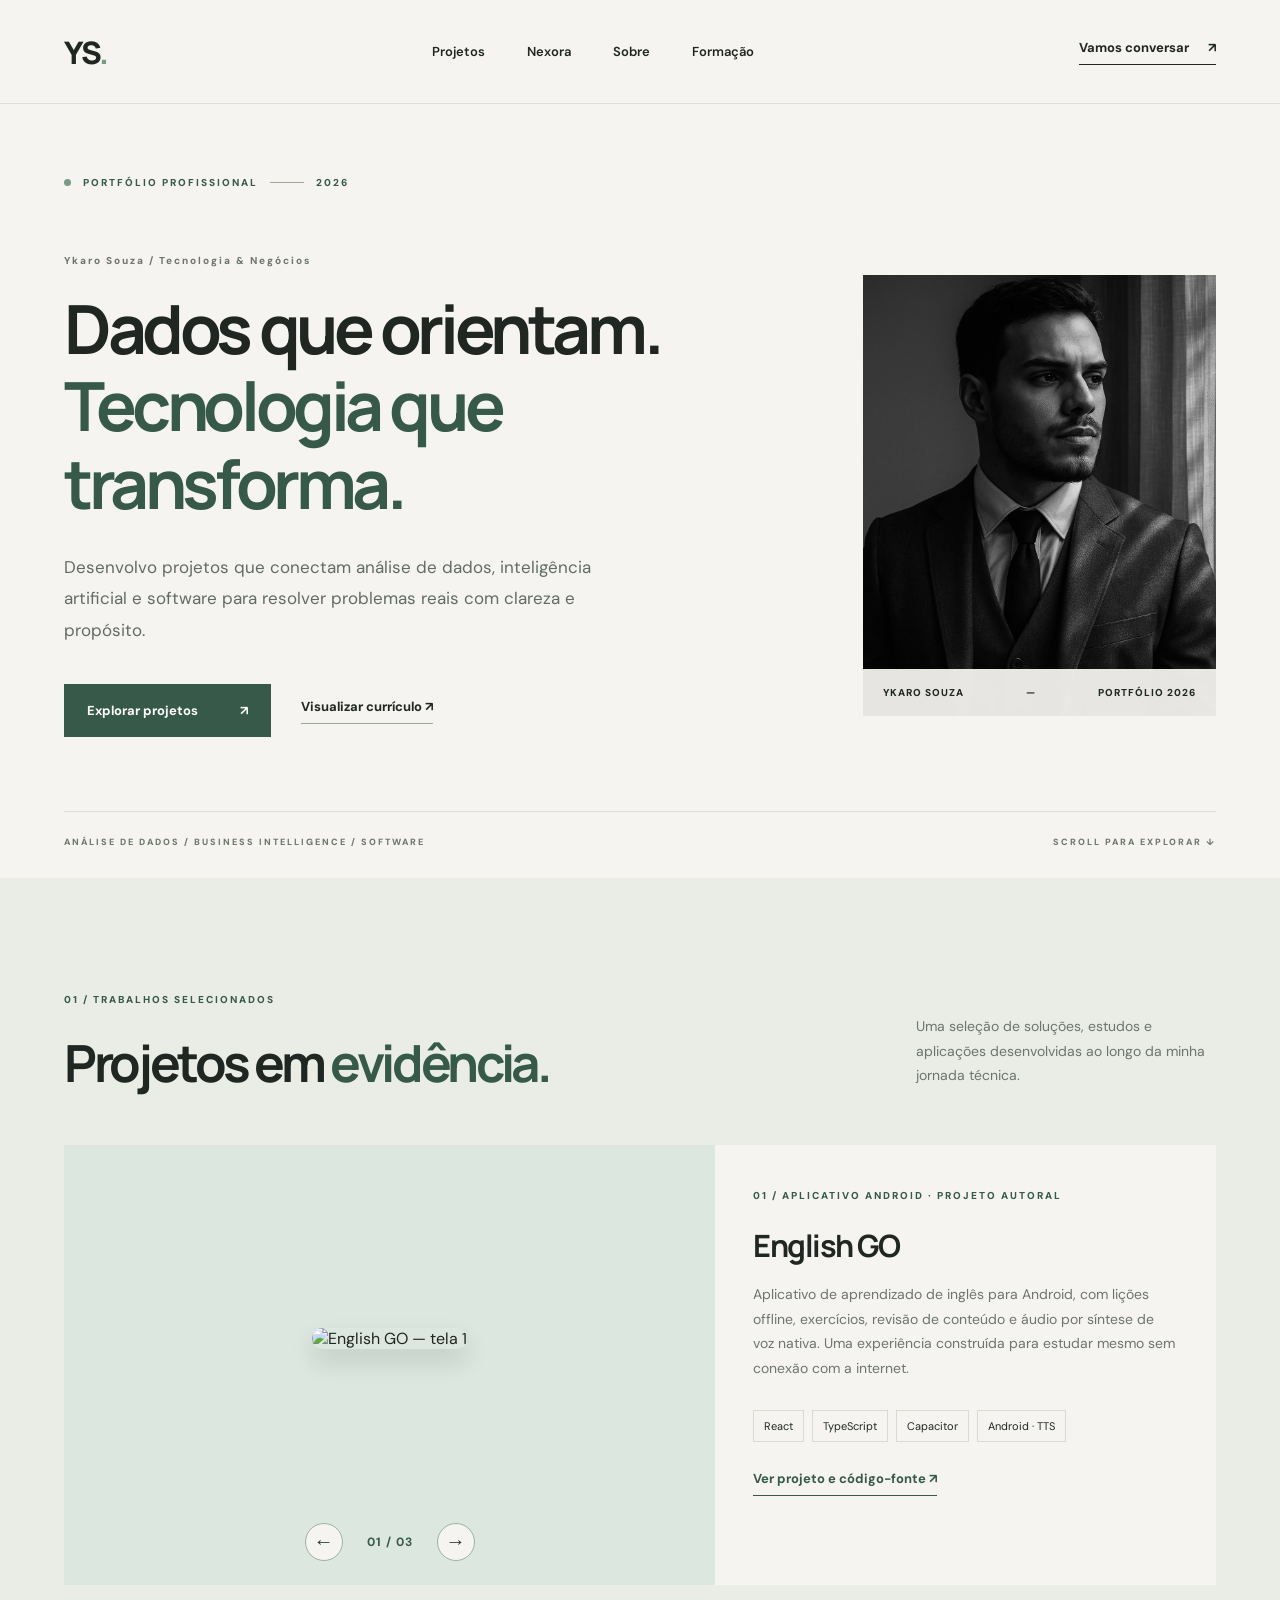
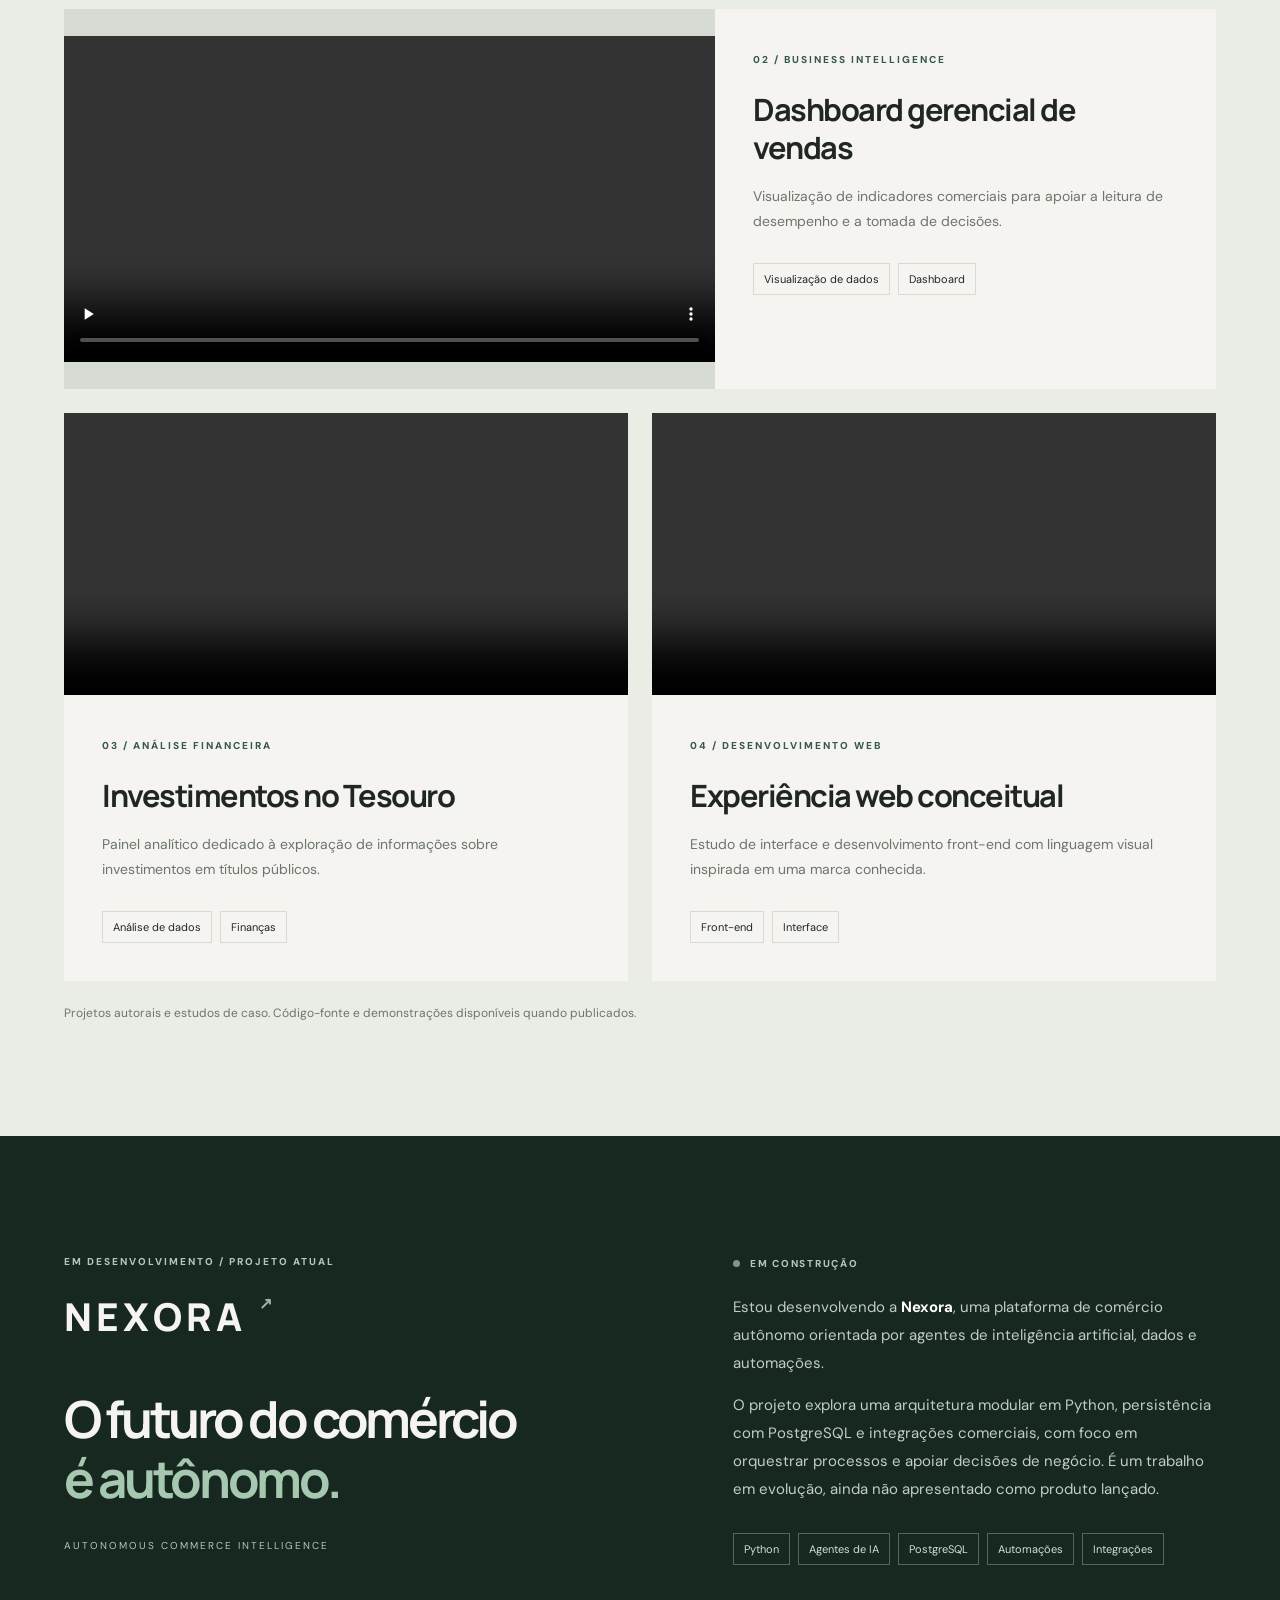
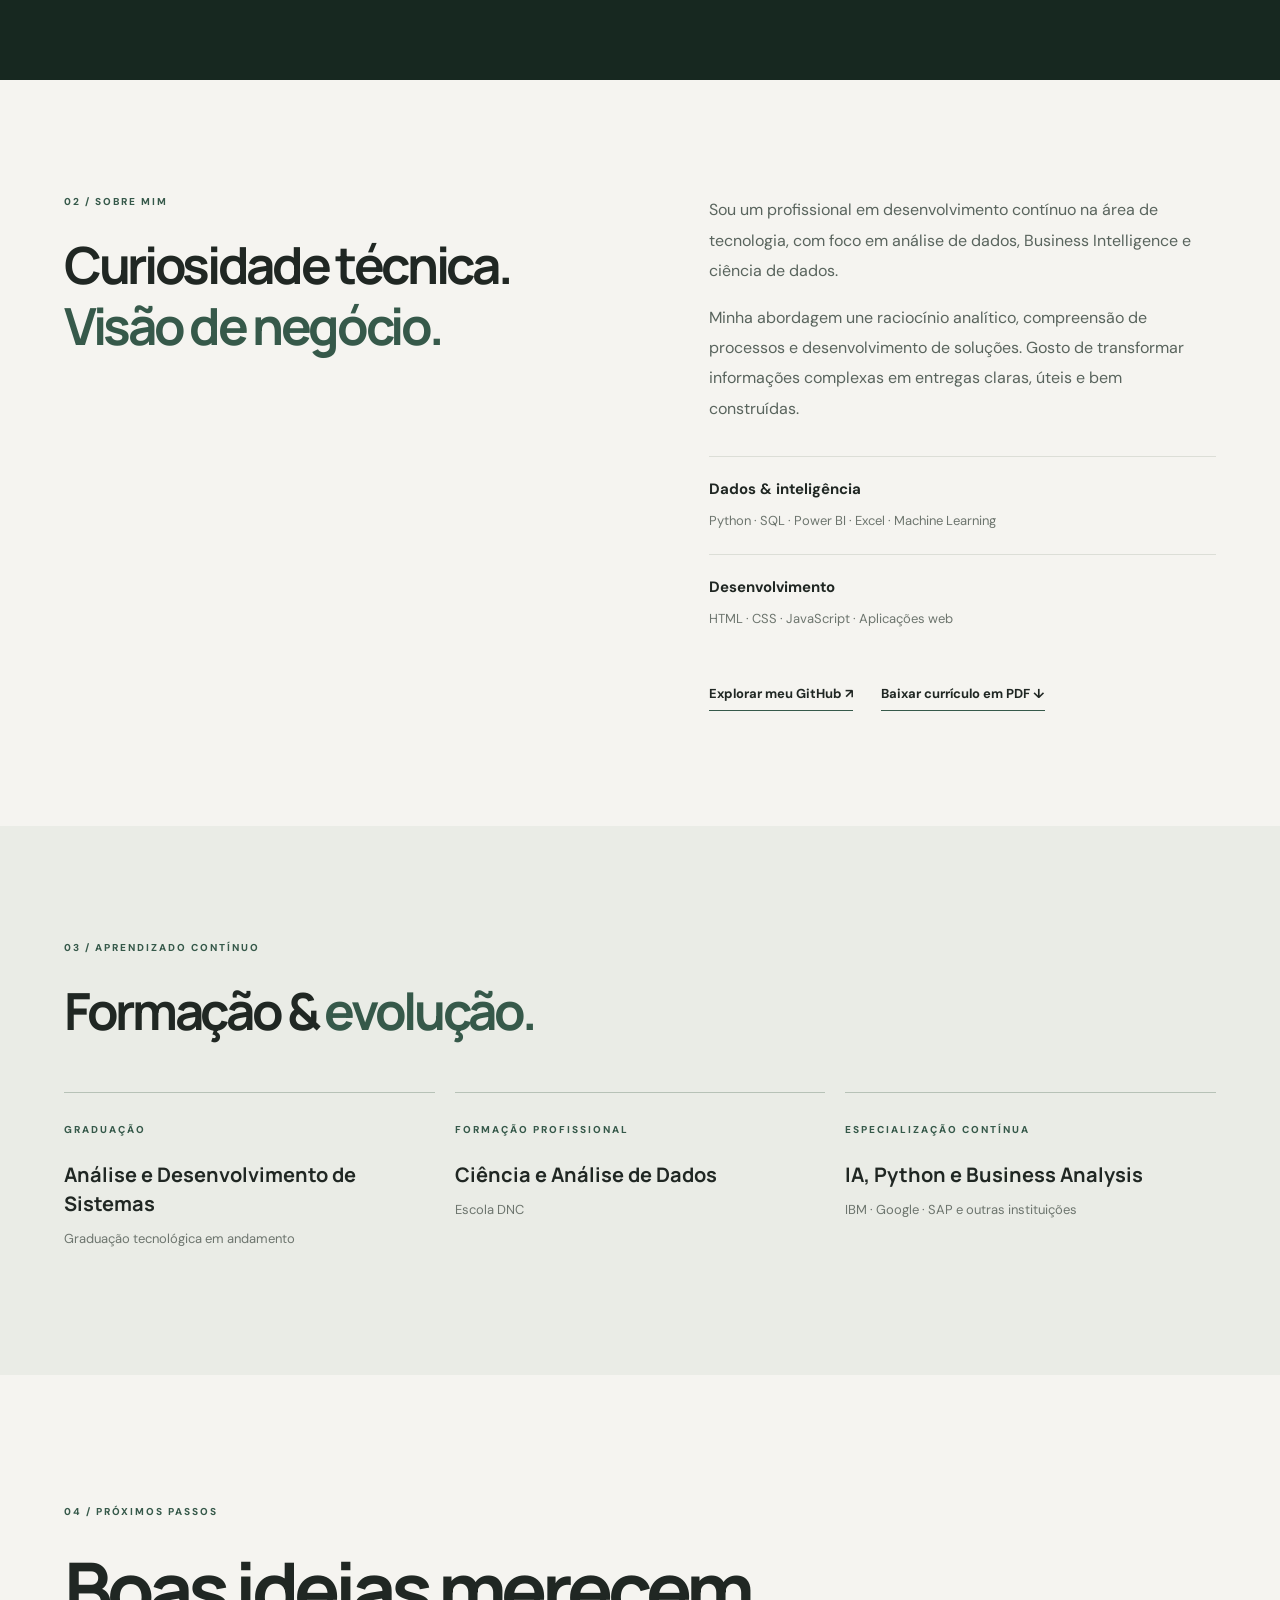
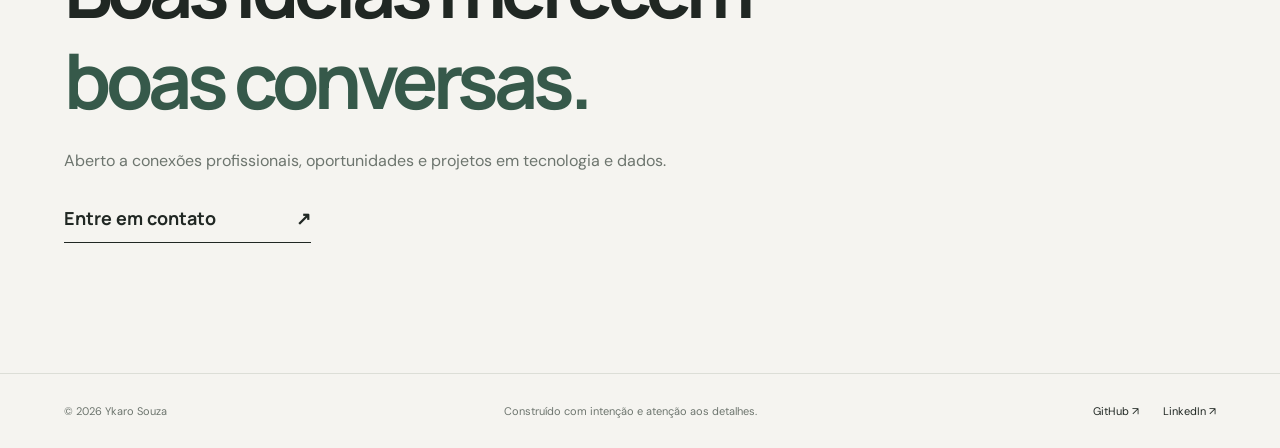
==== commit 9f7d34f6: "fix: add accessible English GO carousel controls" ====
--- a/index.html
+++ b/index.html
@@ -1,13 +1,13 @@
 <!doctype html>
-<html lang="pt-BR"><head><meta charset="UTF-8"><meta name="viewport" content="width=device-width, initial-scale=1"><meta name="theme-color" content="#f5f4f0"><meta name="description" content="Ykaro Souza — projetos em análise de dados, inteligência artificial e desenvolvimento de software."><title>Ykaro Souza — Dados, IA & Software</title><link rel="preconnect" href="https://fonts.googleapis.com"><link rel="preconnect" href="https://fonts.gstatic.com" crossorigin><link href="https://fonts.googleapis.com/css2?family=DM+Sans:wght@400;500;600;700&family=Manrope:wght@400;500;600;700;800&display=swap" rel="stylesheet"><link rel="stylesheet" href="portfolio-v2.css"></head>
+<html lang="pt-BR"><head><meta charset="UTF-8"><meta name="viewport" content="width=device-width, initial-scale=1"><meta name="theme-color" content="#f5f4f0"><meta name="description" content="Ykaro Souza — projetos em análise de dados, inteligência artificial e desenvolvimento de software."><title>Ykaro Souza — Dados, IA & Software</title><link rel="preconnect" href="https://fonts.googleapis.com"><link rel="preconnect" href="https://fonts.gstatic.com" crossorigin><link href="https://fonts.googleapis.com/css2?family=DM+Sans:wght@400;500;600;700&family=Manrope:wght@400;500;600;700;800&display=swap" rel="stylesheet"><link rel="stylesheet" href="portfolio-v2.css?v=3"></head>
 <body><a class="skip" href="#main">Pular para o conteúdo</a><header class="nav wrap"><a class="wordmark" href="#inicio">YS<span class="dot">.</span></a><nav aria-label="Navegação principal"><a href="#projetos">Projetos</a><a href="#nexora">Nexora</a><a href="#sobre">Sobre</a><a href="#formacao">Formação</a></nav><a class="nav-contact" href="mailto:steffanoayres@gmail.com">Vamos conversar <span aria-hidden="true">↗</span></a></header>
 <main id="main"><section class="hero wrap" id="inicio"><div class="eyebrow"><span class="status"></span> PORTFÓLIO PROFISSIONAL <span class="eyebrow-line"></span> 2026</div><div class="hero-layout"><div><p class="overline">Ykaro Souza / Tecnologia & Negócios</p><h1>Dados que orientam.<br><em>Tecnologia que transforma.</em></h1><p class="lead">Desenvolvo projetos que conectam análise de dados, inteligência artificial e software para resolver problemas reais com clareza e propósito.</p><div class="hero-actions"><a class="primary" href="#projetos">Explorar projetos <span>↗</span></a><a class="secondary" href="assets/Curriculo_Ykaro.pdf" target="_blank" rel="noopener noreferrer">Visualizar currículo ↗</a></div></div><div class="portrait"><img src="assets/foto-perfil.png" alt="Retrato de Ykaro Souza"><span class="portrait-caption">YKARO SOUZA <span>—</span> PORTFÓLIO 2026</span></div></div><div class="hero-bottom"><span>ANÁLISE DE DADOS / BUSINESS INTELLIGENCE / SOFTWARE</span><span>SCROLL PARA EXPLORAR ↓</span></div></section>
 <section class="section projects" id="projetos"><div class="wrap"><div class="section-head"><div><p class="kicker">01 / TRABALHOS SELECIONADOS</p><h2>Projetos em <em>evidência.</em></h2></div><p>Uma seleção de soluções, estudos e aplicações desenvolvidas ao longo da minha jornada técnica.</p></div><div class="project-grid">
-<article class="project feature english-feature"><div class="english-showcase" aria-label="Capturas de tela do aplicativo English GO"><img loading="lazy" src="https://raw.githubusercontent.com/Ykaro-Ayres/english-go/main/docs/screenshots/EnglishGO-print-1-sem-barra.jpg" alt="Tela do aplicativo English GO: aprendizagem de inglês"><img loading="lazy" src="https://raw.githubusercontent.com/Ykaro-Ayres/english-go/main/docs/screenshots/EnglishGO-print-2-sem-barra.jpg" alt="Tela de exercícios do English GO"><img loading="lazy" src="https://raw.githubusercontent.com/Ykaro-Ayres/english-go/main/docs/screenshots/EnglishGO-print-3-sem-barra.jpg" alt="Tela de atividades do English GO"></div><div class="project-info"><span class="project-index">01 / APLICATIVO ANDROID · PROJETO AUTORAL</span><h3>English GO</h3><p>Aplicativo de aprendizado de inglês para Android, com lições offline, exercícios, revisão de conteúdo e áudio por síntese de voz nativa. Uma experiência construída para estudar mesmo sem conexão com a internet.</p><div class="tags"><span>React</span><span>TypeScript</span><span>Capacitor</span><span>Android · TTS</span></div><a class="project-link" href="https://github.com/Ykaro-Ayres/english-go" target="_blank" rel="noopener noreferrer">Ver projeto e código-fonte ↗</a></div></article><article class="project feature"><div class="project-media"><video controls preload="none" playsinline aria-label="Demonstração do dashboard de vendas"><source src="assets/dash_gerencial.mp4" type="video/mp4"></video></div><div class="project-info"><span class="project-index">02 / BUSINESS INTELLIGENCE</span><h3>Dashboard gerencial de vendas</h3><p>Visualização de indicadores comerciais para apoiar a leitura de desempenho e a tomada de decisões.</p><div class="tags"><span>Visualização de dados</span><span>Dashboard</span></div></div></article>
+<article class="project feature english-feature"><div class="english-carousel" aria-label="Galeria de telas do English GO"><div class="english-carousel-stage"><img class="english-slide active" loading="lazy" src="https://raw.githubusercontent.com/Ykaro-Ayres/english-go/main/docs/screenshots/EnglishGO-print-1-sem-barra.jpg" alt="English GO — tela 1"><img class="english-slide" loading="lazy" src="https://raw.githubusercontent.com/Ykaro-Ayres/english-go/main/docs/screenshots/EnglishGO-print-2-sem-barra.jpg" alt="English GO — tela 2" hidden><img class="english-slide" loading="lazy" src="https://raw.githubusercontent.com/Ykaro-Ayres/english-go/main/docs/screenshots/EnglishGO-print-3-sem-barra.jpg" alt="English GO — tela 3" hidden></div><div class="english-carousel-controls"><button type="button" class="english-prev" aria-label="Imagem anterior">←</button><span class="english-count" aria-live="polite">01 / 03</span><button type="button" class="english-next" aria-label="Próxima imagem">→</button></div></div><div class="project-info"><span class="project-index">01 / APLICATIVO ANDROID · PROJETO AUTORAL</span><h3>English GO</h3><p>Aplicativo de aprendizado de inglês para Android, com lições offline, exercícios, revisão de conteúdo e áudio por síntese de voz nativa. Uma experiência construída para estudar mesmo sem conexão com a internet.</p><div class="tags"><span>React</span><span>TypeScript</span><span>Capacitor</span><span>Android · TTS</span></div><a class="project-link" href="https://github.com/Ykaro-Ayres/english-go" target="_blank" rel="noopener noreferrer">Ver projeto e código-fonte ↗</a></div></article><article class="project feature"><div class="project-media"><video controls preload="none" playsinline aria-label="Demonstração do dashboard de vendas"><source src="assets/dash_gerencial.mp4" type="video/mp4"></video></div><div class="project-info"><span class="project-index">02 / BUSINESS INTELLIGENCE</span><h3>Dashboard gerencial de vendas</h3><p>Visualização de indicadores comerciais para apoiar a leitura de desempenho e a tomada de decisões.</p><div class="tags"><span>Visualização de dados</span><span>Dashboard</span></div></div></article>
 <article class="project"><div class="project-media"><video controls preload="none" playsinline aria-label="Demonstração do dashboard de investimentos"><source src="assets/dash_tesouro.mp4" type="video/mp4"></video></div><div class="project-info"><span class="project-index">03 / ANÁLISE FINANCEIRA</span><h3>Investimentos no Tesouro</h3><p>Painel analítico dedicado à exploração de informações sobre investimentos em títulos públicos.</p><div class="tags"><span>Análise de dados</span><span>Finanças</span></div></div></article>
 <article class="project"><div class="project-media"><video controls preload="none" playsinline aria-label="Demonstração do projeto de desenvolvimento web"><source src="assets/site redbull.mp4" type="video/mp4"></video></div><div class="project-info"><span class="project-index">04 / DESENVOLVIMENTO WEB</span><h3>Experiência web conceitual</h3><p>Estudo de interface e desenvolvimento front-end com linguagem visual inspirada em uma marca conhecida.</p><div class="tags"><span>Front-end</span><span>Interface</span></div></div></article>
 </div><p class="project-note">Projetos autorais e estudos de caso. Código-fonte e demonstrações disponíveis quando publicados.</p></div></section>
 <section class="section nexora" id="nexora"><div class="wrap nexora-layout"><div><p class="kicker">EM DESENVOLVIMENTO / PROJETO ATUAL</p><p class="nexora-brand">NEXORA <span>↗</span></p><h2>O futuro do comércio<br><em>é autônomo.</em></h2><p class="nexora-subtitle">AUTONOMOUS COMMERCE INTELLIGENCE</p></div><div class="nexora-copy"><span class="in-progress"><span class="status"></span> EM CONSTRUÇÃO</span><p>Estou desenvolvendo a <strong>Nexora</strong>, uma plataforma de comércio autônomo orientada por agentes de inteligência artificial, dados e automações.</p><p>O projeto explora uma arquitetura modular em Python, persistência com PostgreSQL e integrações comerciais, com foco em orquestrar processos e apoiar decisões de negócio. É um trabalho em evolução, ainda não apresentado como produto lançado.</p><div class="tags"><span>Python</span><span>Agentes de IA</span><span>PostgreSQL</span><span>Automações</span><span>Integrações</span></div></div></div></section><section class="section about wrap" id="sobre"><div><p class="kicker">02 / SOBRE MIM</p><h2>Curiosidade técnica.<br><em>Visão de negócio.</em></h2></div><div class="about-copy"><p>Sou um profissional em desenvolvimento contínuo na área de tecnologia, com foco em análise de dados, Business Intelligence e ciência de dados.</p><p>Minha abordagem une raciocínio analítico, compreensão de processos e desenvolvimento de soluções. Gosto de transformar informações complexas em entregas claras, úteis e bem construídas.</p><div class="skill-groups"><div><h3>Dados & inteligência</h3><p>Python · SQL · Power BI · Excel · Machine Learning</p></div><div><h3>Desenvolvimento</h3><p>HTML · CSS · JavaScript · Aplicações web</p></div></div><div class="resume-links"><a class="text-link" href="https://github.com/Ykaro-Ayres" target="_blank" rel="noopener noreferrer">Explorar meu GitHub ↗</a><a class="text-link" href="assets/Curriculo_Ykaro.pdf" download="Curriculo_Ykaro_Souza.pdf">Baixar currículo em PDF ↓</a></div></div></section>
 <section class="section education" id="formacao"><div class="wrap"><div class="section-head"><div><p class="kicker">03 / APRENDIZADO CONTÍNUO</p><h2>Formação & <em>evolução.</em></h2></div></div><div class="education-grid"><div class="education-item"><span>GRADUAÇÃO</span><h3>Análise e Desenvolvimento de Sistemas</h3><p>Graduação tecnológica em andamento</p></div><div class="education-item"><span>FORMAÇÃO PROFISSIONAL</span><h3>Ciência e Análise de Dados</h3><p>Escola DNC</p></div><div class="education-item"><span>ESPECIALIZAÇÃO CONTÍNUA</span><h3>IA, Python e Business Analysis</h3><p>IBM · Google · SAP e outras instituições</p></div></div></div></section>
 <section class="contact wrap" id="contato"><p class="kicker">04 / PRÓXIMOS PASSOS</p><h2>Boas ideias merecem<br><em>boas conversas.</em></h2><p>Aberto a conexões profissionais, oportunidades e projetos em tecnologia e dados.</p><a href="mailto:steffanoayres@gmail.com" class="contact-link">Entre em contato <span>↗</span></a></section></main>
-<footer class="footer wrap"><span>© <span id="year">2026</span> Ykaro Souza</span><span>Construído com intenção e atenção aos detalhes.</span><div><a href="https://github.com/Ykaro-Ayres" target="_blank" rel="noopener noreferrer">GitHub ↗</a><a href="https://www.linkedin.com/in/ykaro-souza-81953a337" target="_blank" rel="noopener noreferrer">LinkedIn ↗</a></div></footer><script>document.getElementById('year').textContent=new Date().getFullYear();</script></body></html>+<footer class="footer wrap"><span>© <span id="year">2026</span> Ykaro Souza</span><span>Construído com intenção e atenção aos detalhes.</span><div><a href="https://github.com/Ykaro-Ayres" target="_blank" rel="noopener noreferrer">GitHub ↗</a><a href="https://www.linkedin.com/in/ykaro-souza-81953a337" target="_blank" rel="noopener noreferrer">LinkedIn ↗</a></div></footer><script>document.getElementById('year').textContent=new Date().getFullYear();</script><script>(function(){const gallery=document.querySelector('.english-carousel');if(!gallery)return;const slides=[...gallery.querySelectorAll('.english-slide')];const counter=gallery.querySelector('.english-count');let current=0;function show(next){current=(next+slides.length)%slides.length;slides.forEach((slide,i)=>{slide.hidden=i!==current;slide.classList.toggle('active',i===current)});counter.textContent=String(current+1).padStart(2,'0')+' / '+String(slides.length).padStart(2,'0')}gallery.querySelector('.english-prev').addEventListener('click',()=>show(current-1));gallery.querySelector('.english-next').addEventListener('click',()=>show(current+1));show(0)})();</script></body></html>
--- a/portfolio-v2.css
+++ b/portfolio-v2.css
@@ -1 +1,6 @@
-:root{--ink:#202723;--muted:#6d756e;--paper:#f5f4f0;--green:#36594a;--line:#dcded7}*{box-sizing:border-box}html{scroll-behavior:smooth}body{margin:0;background:var(--paper);color:var(--ink);font-family:'DM Sans',sans-serif;-webkit-font-smoothing:antialiased}a{color:inherit;text-decoration:none}a:focus-visible,button:focus-visible{outline:3px solid #769b85;outline-offset:4px}.skip{position:absolute;left:-9999px}.skip:focus{left:12px;top:12px;z-index:99;background:white;padding:12px}.wrap{max-width:1320px;margin:auto;padding-left:5%;padding-right:5%}.nav{height:104px;display:flex;align-items:center;justify-content:space-between;border-bottom:1px solid var(--line)}.wordmark{font:800 31px Manrope,sans-serif;letter-spacing:-2px}.dot{color:#799c87}.nav nav{display:flex;gap:42px;font-size:13px;font-weight:600}.nav nav a:hover,.secondary:hover,.text-link:hover{color:var(--green)}.nav-contact{font-size:13px;font-weight:700;border-bottom:1px solid var(--ink);padding-bottom:8px}.nav-contact span{margin-left:16px}.hero{padding-top:72px}.eyebrow,.kicker,.overline,.hero-bottom,.project-index,.portrait-caption,.education-item>span{font-size:10px;letter-spacing:2px;font-weight:800}.eyebrow{display:flex;align-items:center;gap:12px;color:var(--green)}.status{height:7px;width:7px;border-radius:50%;background:#789b85}.eyebrow-line{width:34px;height:1px;background:#9ca89c}.hero-layout{display:grid;grid-template-columns:1.5fr .75fr;align-items:center;gap:8%;padding:65px 0 74px}.overline{color:var(--muted);margin:0 0 23px}h1,h2,h3,p{margin-top:0}h1,h2{font-family:Manrope,sans-serif;letter-spacing:-.065em}h1{font-size:clamp(48px,5.3vw,84px);line-height:1.14;margin-bottom:30px;font-weight:700}h1 em,h2 em{font-style:normal;color:var(--green)}.lead{font-size:17px;line-height:1.85;color:#626c65;max-width:550px}.hero-actions{display:flex;gap:30px;align-items:center;margin-top:38px}.primary{background:var(--green);color:white;padding:18px 23px;display:inline-flex;gap:42px;justify-content:space-between;font-size:13px;font-weight:700;transition:background .2s}.primary:hover{background:#243e33}.secondary{font-size:13px;font-weight:700;border-bottom:1px solid #9ca89c;padding-bottom:8px}.portrait{position:relative;aspect-ratio:4/5;background:#d9ded6;overflow:hidden}.portrait img{width:100%;height:100%;object-fit:cover;object-position:center}.portrait-caption{position:absolute;bottom:0;left:0;right:0;padding:17px 20px;background:rgba(245,244,240,.94);display:flex;justify-content:space-between;letter-spacing:1px}.hero-bottom{display:flex;justify-content:space-between;gap:20px;padding:24px 0 30px;border-top:1px solid var(--line);color:#6b766d;font-size:9px}.section{padding-top:115px;padding-bottom:115px}.projects,.education{background:#eaece6}.section-head{display:flex;justify-content:space-between;align-items:end;gap:60px;margin-bottom:52px}.kicker{color:var(--green);margin-bottom:26px}h2{font-size:clamp(38px,4vw,60px);line-height:1.18;font-weight:700;margin-bottom:0}.section-head>p{max-width:300px;color:var(--muted);line-height:1.75;font-size:14px;margin-bottom:5px}.project-grid{display:grid;grid-template-columns:1fr 1fr;gap:24px}.project{background:var(--paper);min-width:0}.project.feature{grid-column:1/-1;display:grid;grid-template-columns:1.3fr 1fr}.project-media{background:#d6dcd4;min-height:280px;display:flex;align-items:center}.project-media video{width:100%;max-height:450px;display:block;object-fit:contain}.project.feature .project-media{min-height:380px}.project-info{padding:38px}.project-index{color:var(--green)}.project h3{font:700 clamp(24px,2.4vw,34px)/1.25 Manrope,sans-serif;letter-spacing:-1.5px;margin:22px 0 18px}.project-info p{color:var(--muted);line-height:1.75;font-size:14px}.tags{display:flex;gap:8px;flex-wrap:wrap;margin-top:30px}.tags span{border:1px solid #d7dbd4;padding:8px 10px;font-size:11px}.project-note{color:var(--muted);font-size:12px;margin:24px 0 0}.about{display:grid;grid-template-columns:1fr 1fr;gap:12%}.about-copy>p{font-size:16px;line-height:1.9;color:#59645d}.skill-groups{margin:32px 0}.skill-groups>div{border-top:1px solid var(--line);padding:22px 0}.skill-groups h3{font-size:15px;margin-bottom:10px}.skill-groups p{font-size:13px;color:var(--muted);line-height:1.8;margin:0}.text-link{font-size:13px;font-weight:700;border-bottom:1px solid var(--green);padding-bottom:8px}.education-grid{display:grid;grid-template-columns:repeat(3,1fr);gap:20px}.education-item{border-top:1px solid #b7c2b7;padding-top:24px}.education-item>span{color:var(--green)}.education-item h3{font:700 20px/1.45 Manrope,sans-serif;margin:22px 0 12px}.education-item p{font-size:13px;color:var(--muted)}.contact{padding-top:130px;padding-bottom:130px}.contact h2{font-size:clamp(44px,6vw,80px)}.contact>p:not(.kicker){color:var(--muted);font-size:16px;margin:25px 0 35px}.contact-link{font:700 18px Manrope,sans-serif;border-bottom:1px solid var(--ink);padding-bottom:12px;display:inline-flex;gap:80px}.footer{border-top:1px solid var(--line);padding-top:30px;padding-bottom:30px;display:flex;justify-content:space-between;gap:20px;align-items:center;font-size:11px;color:var(--muted)}.footer>div{display:flex;gap:24px}.footer a{color:var(--ink)}@media(max-width:900px){.hero-layout{grid-template-columns:1fr 280px;gap:30px}.project.feature{grid-template-columns:1fr}.project.feature .project-media{min-height:250px}.about{gap:5%}}@media(max-width:680px){.nav{height:76px}.nav nav{gap:15px;font-size:11px}.nav-contact{display:none}.hero{padding-top:40px}.hero-layout{grid-template-columns:1fr;padding:40px 0}.portrait{max-width:370px;width:100%;margin:auto}.hero-bottom span:last-child{display:none}h1{font-size:clamp(42px,10vw,65px)}.hero-actions{gap:20px}.section{padding-top:75px;padding-bottom:75px}.section-head{display:block}.section-head>p{margin-top:22px}.project-grid,.about,.education-grid{grid-template-columns:1fr}.project.feature{grid-column:auto}.project-media,.project.feature .project-media{min-height:200px}.project-info{padding:26px}.about-copy{margin-top:32px}.contact{padding-top:80px;padding-bottom:90px}.footer{flex-wrap:wrap}.footer>span:nth-child(2){display:none}}@media(prefers-reduced-motion:reduce){html{scroll-behavior:auto}}+:root{--ink:#202723;--muted:#6d756e;--paper:#f5f4f0;--green:#36594a;--line:#dcded7}*{box-sizing:border-box}html{scroll-behavior:smooth}body{margin:0;background:var(--paper);color:var(--ink);font-family:'DM Sans',sans-serif;-webkit-font-smoothing:antialiased}a{color:inherit;text-decoration:none}a:focus-visible,button:focus-visible{outline:3px solid #769b85;outline-offset:4px}.skip{position:absolute;left:-9999px}.skip:focus{left:12px;top:12px;z-index:99;background:white;padding:12px}.wrap{max-width:1320px;margin:auto;padding-left:5%;padding-right:5%}.nav{height:104px;display:flex;align-items:center;justify-content:space-between;border-bottom:1px solid var(--line)}.wordmark{font:800 31px Manrope,sans-serif;letter-spacing:-2px}.dot{color:#799c87}.nav nav{display:flex;gap:42px;font-size:13px;font-weight:600}.nav nav a:hover,.secondary:hover,.text-link:hover{color:var(--green)}.nav-contact{font-size:13px;font-weight:700;border-bottom:1px solid var(--ink);padding-bottom:8px}.nav-contact span{margin-left:16px}.hero{padding-top:72px}.eyebrow,.kicker,.overline,.hero-bottom,.project-index,.portrait-caption,.education-item>span{font-size:10px;letter-spacing:2px;font-weight:800}.eyebrow{display:flex;align-items:center;gap:12px;color:var(--green)}.status{height:7px;width:7px;border-radius:50%;background:#789b85}.eyebrow-line{width:34px;height:1px;background:#9ca89c}.hero-layout{display:grid;grid-template-columns:1.5fr .75fr;align-items:center;gap:8%;padding:65px 0 74px}.overline{color:var(--muted);margin:0 0 23px}h1,h2,h3,p{margin-top:0}h1,h2{font-family:Manrope,sans-serif;letter-spacing:-.065em}h1{font-size:clamp(48px,5.3vw,84px);line-height:1.14;margin-bottom:30px;font-weight:700}h1 em,h2 em{font-style:normal;color:var(--green)}.lead{font-size:17px;line-height:1.85;color:#626c65;max-width:550px}.hero-actions{display:flex;gap:30px;align-items:center;margin-top:38px}.primary{background:var(--green);color:white;padding:18px 23px;display:inline-flex;gap:42px;justify-content:space-between;font-size:13px;font-weight:700;transition:background .2s}.primary:hover{background:#243e33}.secondary{font-size:13px;font-weight:700;border-bottom:1px solid #9ca89c;padding-bottom:8px}.portrait{position:relative;aspect-ratio:4/5;background:#d9ded6;overflow:hidden}.portrait img{width:100%;height:100%;object-fit:cover;object-position:center}.portrait-caption{position:absolute;bottom:0;left:0;right:0;padding:17px 20px;background:rgba(245,244,240,.94);display:flex;justify-content:space-between;letter-spacing:1px}.hero-bottom{display:flex;justify-content:space-between;gap:20px;padding:24px 0 30px;border-top:1px solid var(--line);color:#6b766d;font-size:9px}.section{padding-top:115px;padding-bottom:115px}.projects,.education{background:#eaece6}.section-head{display:flex;justify-content:space-between;align-items:end;gap:60px;margin-bottom:52px}.kicker{color:var(--green);margin-bottom:26px}h2{font-size:clamp(38px,4vw,60px);line-height:1.18;font-weight:700;margin-bottom:0}.section-head>p{max-width:300px;color:var(--muted);line-height:1.75;font-size:14px;margin-bottom:5px}.project-grid{display:grid;grid-template-columns:1fr 1fr;gap:24px}.project{background:var(--paper);min-width:0}.project.feature{grid-column:1/-1;display:grid;grid-template-columns:1.3fr 1fr}.project-media{background:#d6dcd4;min-height:280px;display:flex;align-items:center}.project-media video{width:100%;max-height:450px;display:block;object-fit:contain}.project.feature .project-media{min-height:380px}.project-info{padding:38px}.project-index{color:var(--green)}.project h3{font:700 clamp(24px,2.4vw,34px)/1.25 Manrope,sans-serif;letter-spacing:-1.5px;margin:22px 0 18px}.project-info p{color:var(--muted);line-height:1.75;font-size:14px}.tags{display:flex;gap:8px;flex-wrap:wrap;margin-top:30px}.tags span{border:1px solid #d7dbd4;padding:8px 10px;font-size:11px}.project-note{color:var(--muted);font-size:12px;margin:24px 0 0}.about{display:grid;grid-template-columns:1fr 1fr;gap:12%}.about-copy>p{font-size:16px;line-height:1.9;color:#59645d}.skill-groups{margin:32px 0}.skill-groups>div{border-top:1px solid var(--line);padding:22px 0}.skill-groups h3{font-size:15px;margin-bottom:10px}.skill-groups p{font-size:13px;color:var(--muted);line-height:1.8;margin:0}.text-link{font-size:13px;font-weight:700;border-bottom:1px solid var(--green);padding-bottom:8px}.education-grid{display:grid;grid-template-columns:repeat(3,1fr);gap:20px}.education-item{border-top:1px solid #b7c2b7;padding-top:24px}.education-item>span{color:var(--green)}.education-item h3{font:700 20px/1.45 Manrope,sans-serif;margin:22px 0 12px}.education-item p{font-size:13px;color:var(--muted)}.contact{padding-top:130px;padding-bottom:130px}.contact h2{font-size:clamp(44px,6vw,80px)}.contact>p:not(.kicker){color:var(--muted);font-size:16px;margin:25px 0 35px}.contact-link{font:700 18px Manrope,sans-serif;border-bottom:1px solid var(--ink);padding-bottom:12px;display:inline-flex;gap:80px}.footer{border-top:1px solid var(--line);padding-top:30px;padding-bottom:30px;display:flex;justify-content:space-between;gap:20px;align-items:center;font-size:11px;color:var(--muted)}.footer>div{display:flex;gap:24px}.footer a{color:var(--ink)}@media(max-width:900px){.hero-layout{grid-template-columns:1fr 280px;gap:30px}.project.feature{grid-template-columns:1fr}.project.feature .project-media{min-height:250px}.about{gap:5%}}@media(max-width:680px){.nav{height:76px}.nav nav{gap:15px;font-size:11px}.nav-contact{display:none}.hero{padding-top:40px}.hero-layout{grid-template-columns:1fr;padding:40px 0}.portrait{max-width:370px;width:100%;margin:auto}.hero-bottom span:last-child{display:none}h1{font-size:clamp(42px,10vw,65px)}.hero-actions{gap:20px}.section{padding-top:75px;padding-bottom:75px}.section-head{display:block}.section-head>p{margin-top:22px}.project-grid,.about,.education-grid{grid-template-columns:1fr}.project.feature{grid-column:auto}.project-media,.project.feature .project-media{min-height:200px}.project-info{padding:26px}.about-copy{margin-top:32px}.contact{padding-top:80px;padding-bottom:90px}.footer{flex-wrap:wrap}.footer>span:nth-child(2){display:none}}@media(prefers-reduced-motion:reduce){html{scroll-behavior:auto}}
+/* Projetos autorais e desenvolvimento atual */
+.english-showcase{display:flex;align-items:center;justify-content:center;gap:16px;overflow:hidden;min-height:420px;padding:34px;background:linear-gradient(145deg,#dce7df,#b8cabe)}.english-showcase img{display:block;width:29%;max-width:180px;height:360px;object-fit:contain;border-radius:18px;box-shadow:0 16px 36px #182d2730}.english-showcase img:nth-child(2){transform:translateY(-12px)}.project-link{display:inline-block;margin-top:28px;padding-bottom:8px;border-bottom:1px solid var(--green);font-size:13px;font-weight:700;color:var(--green)}.nexora{background:#172820;color:#f5f4f0}.nexora-layout{display:grid;grid-template-columns:1.1fr 1fr;gap:12%;align-items:center}.nexora .kicker{color:#b0c9b8}.nexora-brand{font:800 clamp(25px,3vw,44px)/1.2 Manrope,sans-serif;letter-spacing:.11em;margin-bottom:48px}.nexora-brand span{font-size:16px;color:#9cb6a5;vertical-align:top}.nexora h2 em{color:#a6c7b0}.nexora-subtitle{font-size:10px;letter-spacing:2px;color:#b3c7b8;margin-top:30px}.nexora-copy>p{line-height:1.85;color:#c2cec5;font-size:15px}.nexora-copy strong{color:white}.in-progress{display:inline-flex;align-items:center;gap:10px;margin-bottom:24px;font-size:10px;font-weight:800;letter-spacing:1.7px;color:#b0c9b8}.nexora .tags span{border-color:#53685a;color:#d2e0d5}.resume-links{display:flex;flex-wrap:wrap;gap:20px 28px}@media(max-width:900px){.nexora-layout{gap:5%}}@media(max-width:680px){.english-showcase{min-height:270px;padding:18px;gap:8px}.english-showcase img{height:235px;border-radius:10px}.nexora-layout{grid-template-columns:1fr;gap:35px}.nexora-brand{margin-bottom:28px}.nav nav{gap:12px}}
+
+/* English GO: compact single-image carousel, never full-width screenshots */
+.english-carousel{min-width:0;min-height:0;background:#dce7df;display:flex;flex-direction:column;justify-content:center;align-items:center;padding:24px 16px;overflow:hidden}.english-carousel-stage{height:340px;width:100%;display:flex;align-items:center;justify-content:center;overflow:hidden}.english-carousel-stage .english-slide{display:block;width:auto!important;max-width:min(100%,190px)!important;height:auto!important;max-height:320px!important;object-fit:contain;border-radius:12px;box-shadow:0 12px 24px #17282024}.english-carousel-stage .english-slide[hidden]{display:none!important}.english-carousel-controls{display:flex;align-items:center;justify-content:center;gap:24px;margin-top:14px}.english-carousel-controls button{width:38px;height:38px;border:1px solid #9cb3a3;border-radius:50%;background:#f5f4f0;color:#253d30;cursor:pointer;font-size:20px}.english-carousel-controls button:hover{background:#36594a;color:white}.english-count{font-size:12px;letter-spacing:1px;font-weight:700;color:#36594a}@media(max-width:680px){.english-carousel{padding:18px 12px}.english-carousel-stage{height:300px}.english-carousel-stage .english-slide{max-height:275px!important;max-width:170px!important}}
